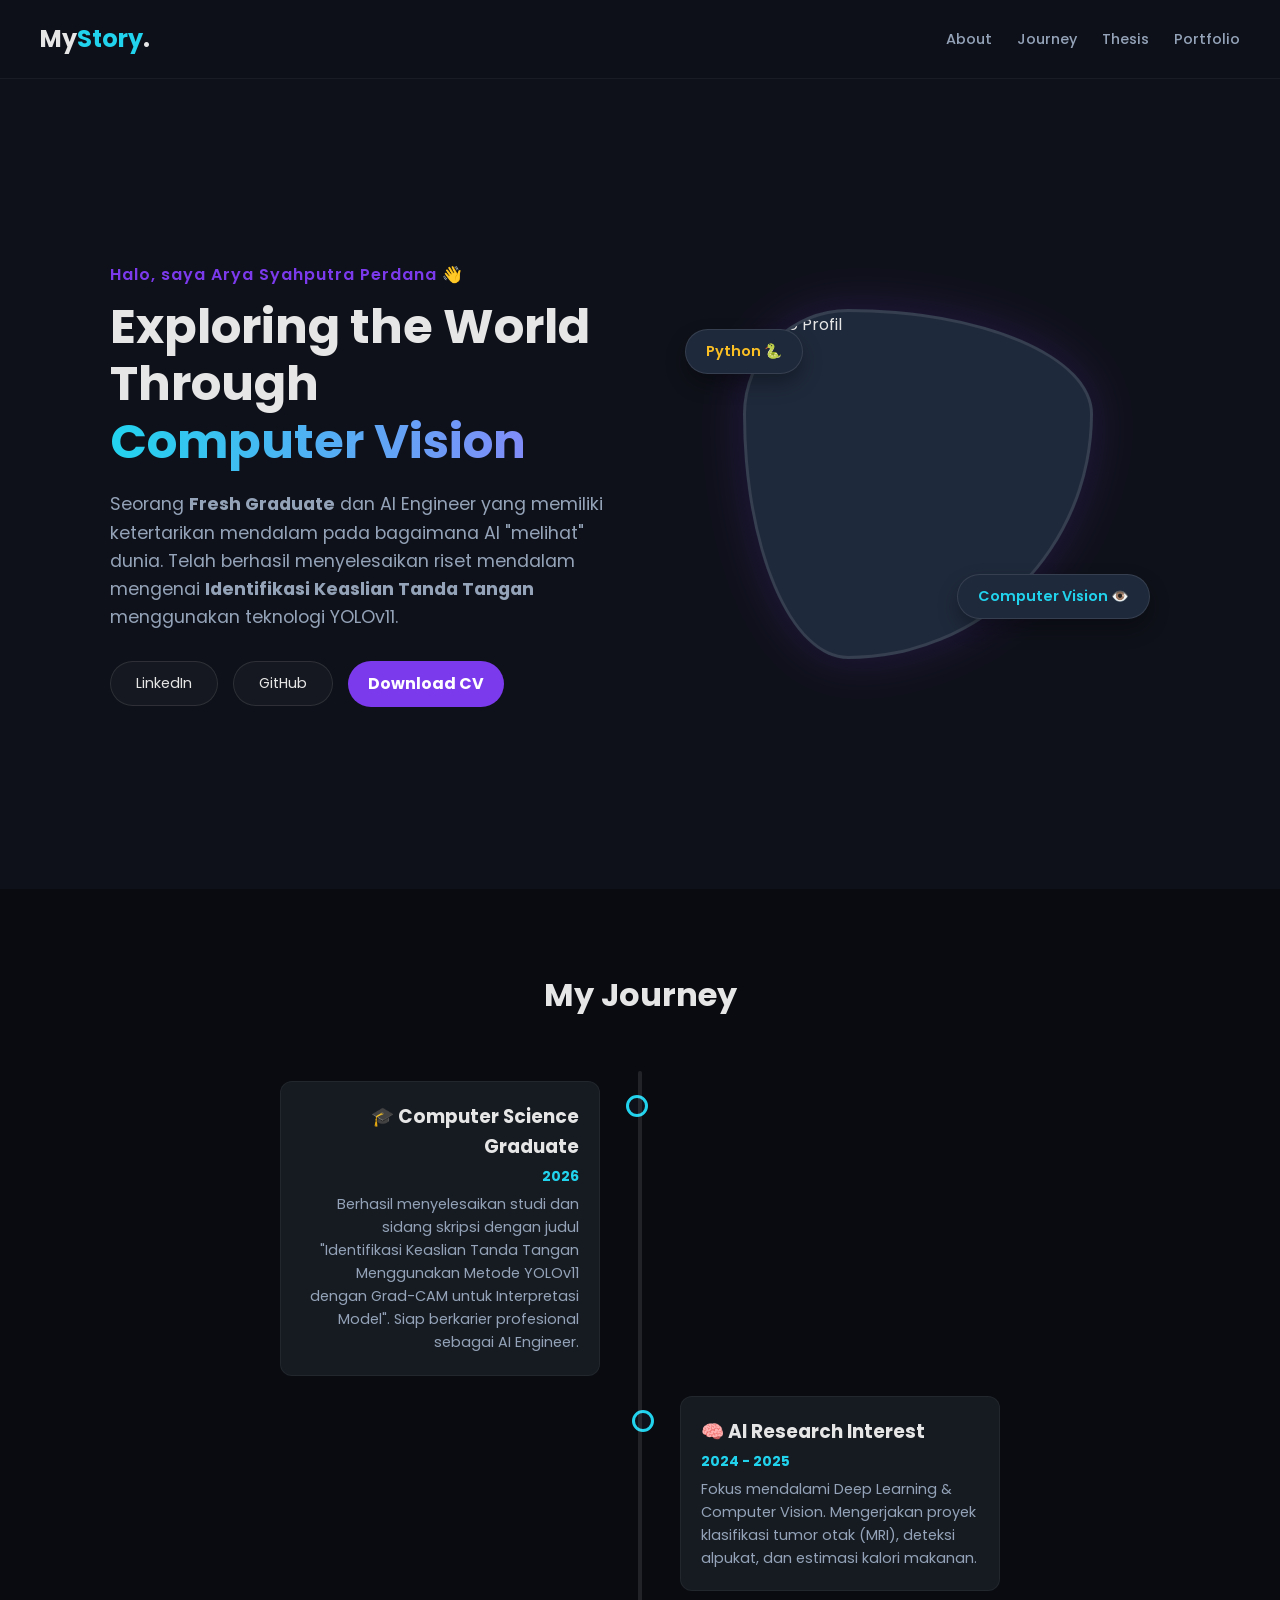
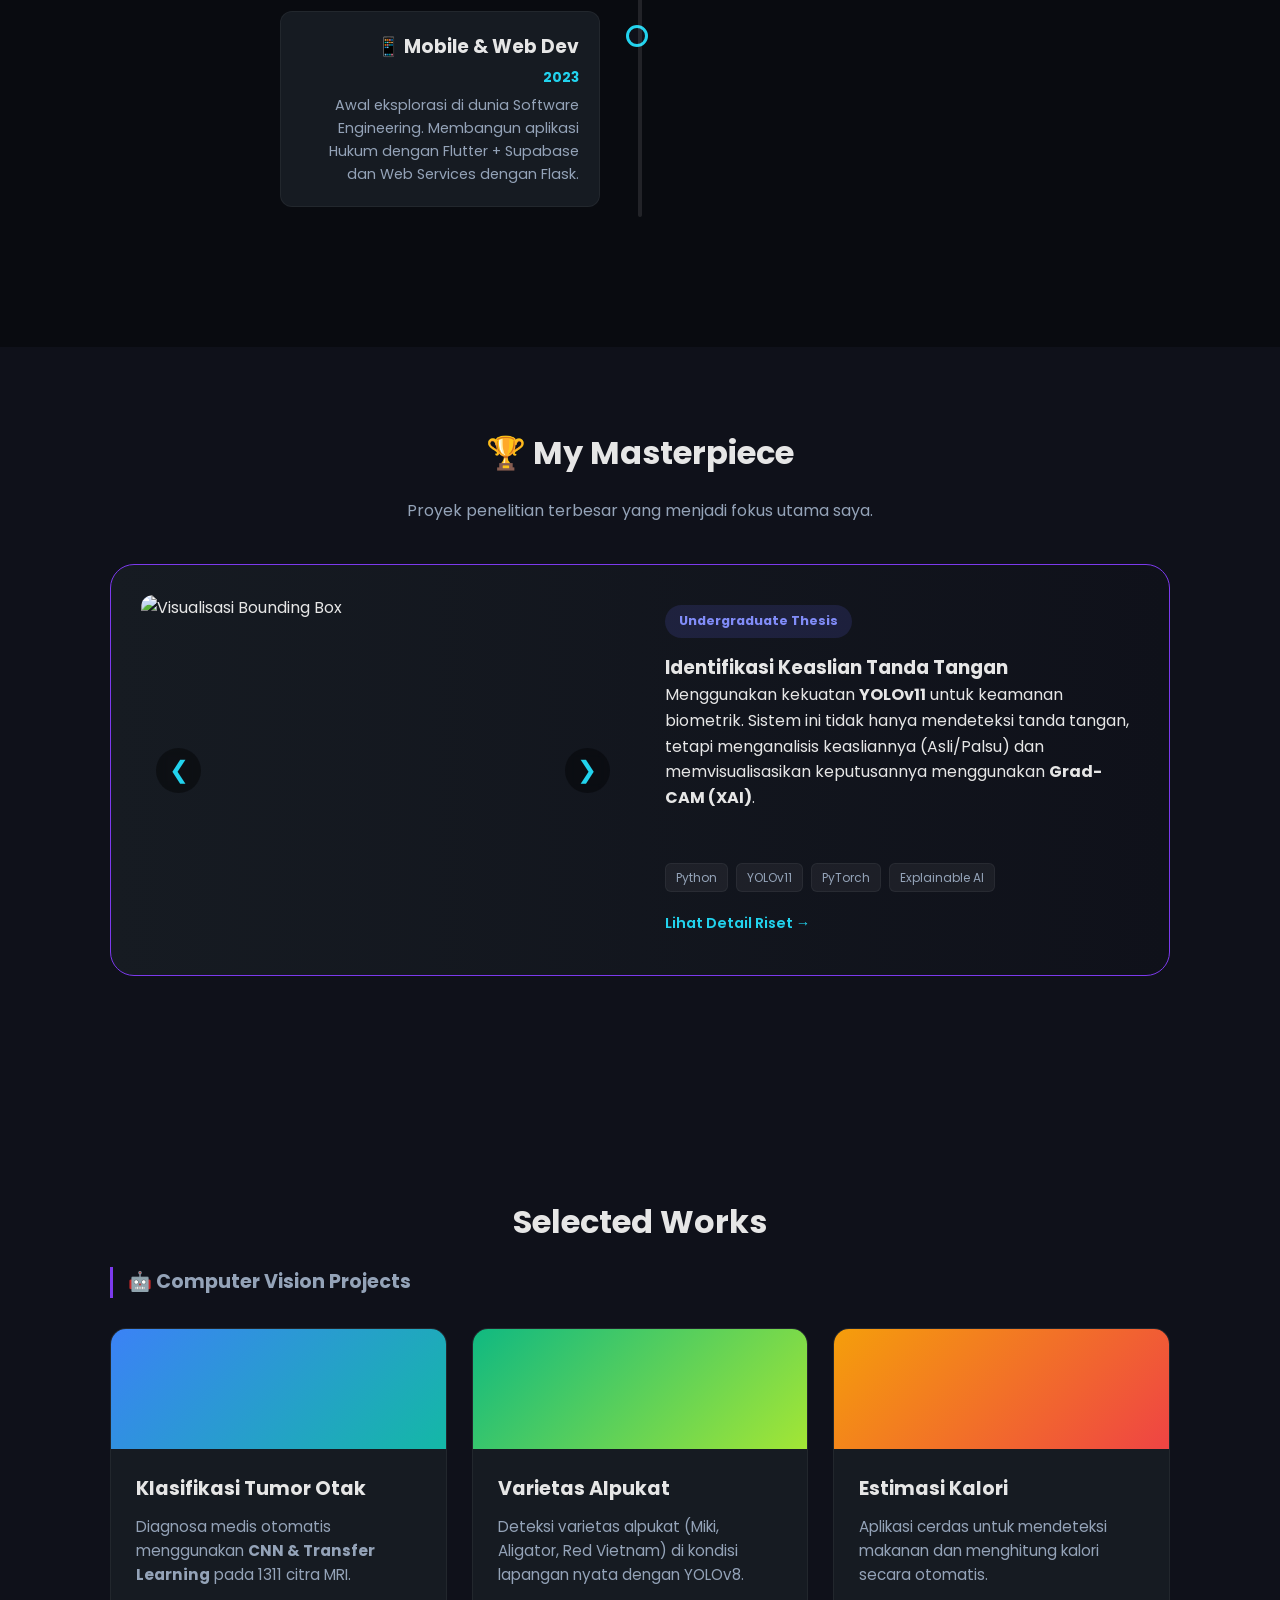
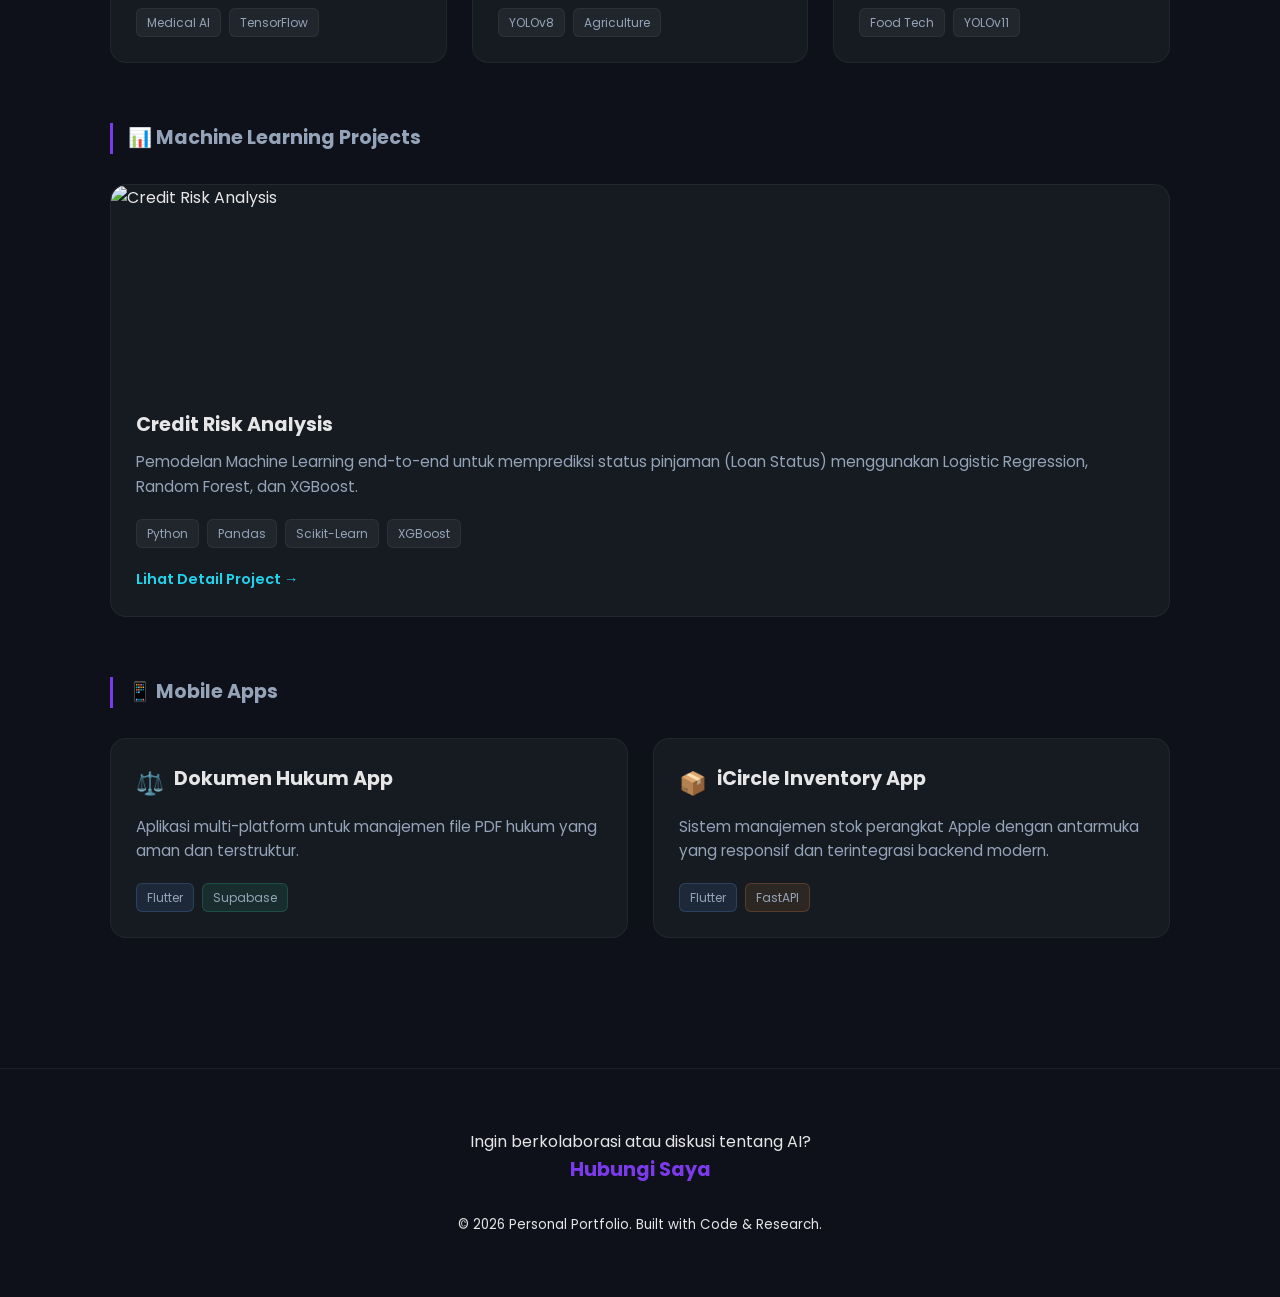
==== index.html @ ac16c0c0 "Portofolio" ====
<!DOCTYPE html>
<html lang="id">
<head>
    <meta charset="UTF-8">
    <meta name="viewport" content="width=device-width, initial-scale=1.0">
    <title>Portofolio AI Engineer - Arya Syahputra Perdana</title>
    <link rel="stylesheet" href="style.css">
    <link href="https://fonts.googleapis.com/css2?family=Poppins:wght@300;400;500;600;700&display=swap" rel="stylesheet">
</head>
<body>

    <header class="navbar fade-in reveal">
        <div class="logo">My<span class="highlight">Story</span>.</div>
        <nav>
            <ul>
                <li><a href="#bio">About</a></li>
                <li><a href="#journey">Journey</a></li>
                <li><a href="#masterpiece">Thesis</a></li>
                <li><a href="#projects">Portfolio</a></li>
            </ul>
        </nav>
    </header>

    <section class="hero-personal reveal" id="bio">
        <div class="container hero-layout">
            <div class="hero-text fade-in-up">
                <span class="greeting">Halo, saya Arya Syahputra Perdana 👋</span>
                <h1>Exploring the World Through <br><span class="gradient-text">Computer Vision</span></h1>
                <p class="bio-desc">
                    Seorang <strong>Fresh Graduate</strong> dan AI Engineer yang memiliki ketertarikan mendalam pada bagaimana AI "melihat" dunia. 
                    Telah berhasil menyelesaikan riset mendalam mengenai <strong>Identifikasi Keaslian Tanda Tangan</strong> menggunakan teknologi YOLOv11.
                </p>
                <div class="social-links">
                    <a href="https://linkedin.com/in/arya-syahputra-630b89296" target="_blank" rel="noopener noreferrer" class="social-btn">LinkedIn</a>
                    <a href="https://github.com/AryaSyahputraPerdana" target="_blank" rel="noopener noreferrer" class="social-btn">GitHub</a>
                    
                    <a href="./CV_Arya Syahputra Perdana.pdf" download="CV_Arya_Syahputra_Perdana.pdf" class="btn-primary" style="padding: 10px 20px; border-radius: 50px; text-decoration: none;">Download CV</a>
                </div>
            </div>

            <div class="hero-image fade-in-up delay-1">
                <div class="profile-frame">
                    <img src="/Users/mac/Downloads/Portofolio/Foto_Portofolio.JPG" alt="Foto Profil" class="profile-img">
                </div>
                <div class="floating-badge badge-1">Python 🐍</div>
                <div class="floating-badge badge-2">Computer Vision 👁️</div>
            </div>
        </div>
    </section>

    <section id="journey" class="section-padding bg-darker reveal">
        <div class="container">
            <h2 class="section-title">My Journey</h2>
            <div class="timeline">
                <div class="timeline-item left fade-in-up">
                    <div class="content">
                        <h3>🎓 Computer Science Graduate</h3>
                        <span class="time">2026</span>
                        <p>Berhasil menyelesaikan studi dan sidang skripsi dengan judul "Identifikasi Keaslian Tanda Tangan Menggunakan Metode YOLOv11 dengan Grad-CAM untuk Interpretasi Model". Siap berkarier profesional sebagai AI Engineer.</p>
                    </div>
                </div>

                <div class="timeline-item right fade-in-up delay-1">
                    <div class="content">
                        <h3>🧠 AI Research Interest</h3>
                        <span class="time">2024 - 2025</span>
                        <p>Fokus mendalami Deep Learning & Computer Vision. Mengerjakan proyek klasifikasi tumor otak (MRI), deteksi alpukat, dan estimasi kalori makanan.</p>
                    </div>
                </div>

                <div class="timeline-item left fade-in-up delay-2">
                    <div class="content">
                        <h3>📱 Mobile & Web Dev</h3>
                        <span class="time">2023</span>
                        <p>Awal eksplorasi di dunia Software Engineering. Membangun aplikasi Hukum dengan Flutter + Supabase dan Web Services dengan Flask.</p>
                    </div>
                </div>
            </div>
        </div>
    </section>

    <main class="container">
        <section id="masterpiece" class="section-padding reveal">
            <div class="section-header" style="text-align: center; margin-bottom: 40px;">
                <h2 class="section-title">🏆 My Masterpiece</h2>
                <p style="color: #94a3b8;">Proyek penelitian terbesar yang menjadi fokus utama saya.</p>
            </div>
            
            <div class="card featured-card fade-in-up">
                <div class="card-image carousel-container">
                    <img class="carousel-slide active" src="/Users/mac/Downloads/Portofolio/Bounding_Box.png" alt="Visualisasi Bounding Box">
                    <img class="carousel-slide" src="/Users/mac/Downloads/Portofolio/Gradcam.png" alt="Visualisasi Grad-CAM">
                    <div class="carousel-nav">
                        <button id="prev-btn" class="carousel-btn">&#10094;</button>
                        <button id="next-btn" class="carousel-btn">&#10095;</button>
                    </div>
                </div>
                <div class="card-info">
                    <span class="tag tag-highlight">Undergraduate Thesis</span>
                    <h3>Identifikasi Keaslian Tanda Tangan</h3>
                    <p>Menggunakan kekuatan <strong>YOLOv11</strong> untuk keamanan biometrik. Sistem ini tidak hanya mendeteksi tanda tangan, tetapi menganalisis keasliannya (Asli/Palsu) dan memvisualisasikan keputusannya menggunakan <strong>Grad-CAM (XAI)</strong>.</p>
                    <div class="tech-stack">
                        <span>Python</span>
                        <span>YOLOv11</span>
                        <span>PyTorch</span>
                        <span>Explainable AI</span>
                    </div>
                    <a href="project-detail.html" class="link-arrow">Lihat Detail Riset &rarr;</a>
                </div>
            </div>
        </section>

        <section id="projects" class="section-padding reveal">
            <h2 class="section-title">Selected Works</h2>
            
            <h3 class="category-title">🤖 Computer Vision Projects</h3>
            <div class="grid-3">
                <article class="card fade-in-up delay-1">
                    <div class="card-header gradient-2"></div>
                    <div class="card-body">
                        <h3>Klasifikasi Tumor Otak</h3>
                        <p>Diagnosa medis otomatis menggunakan <strong>CNN & Transfer Learning</strong> pada 1311 citra MRI.</p>
                        <div class="tech-stack"><span>Medical AI</span><span>TensorFlow</span></div>
                    </div>
                </article>
                <article class="card fade-in-up delay-2">
                    <div class="card-header gradient-3"></div>
                    <div class="card-body">
                        <h3>Varietas Alpukat</h3>
                        <p>Deteksi varietas alpukat (Miki, Aligator, Red Vietnam) di kondisi lapangan nyata dengan YOLOv8.</p>
                        <div class="tech-stack"><span>YOLOv8</span><span>Agriculture</span></div>
                    </div>
                </article>
                <article class="card fade-in-up delay-3">
                    <div class="card-header gradient-4"></div>
                    <div class="card-body">
                        <h3>Estimasi Kalori</h3>
                        <p>Aplikasi cerdas untuk mendeteksi makanan dan menghitung kalori secara otomatis.</p>
                        <div class="tech-stack"><span>Food Tech</span><span>YOLOv11</span></div>
                    </div>
                </article>
            </div>

            <h3 class="category-title" style="margin-top: 60px;">📊 Machine Learning Projects</h3>
                <div class="grid-3">
                    <article class="card fade-in-up">
                        <div style="width: 100%; height: 200px; overflow: hidden; border-radius: 16px 16px 0 0;">
                            <img src="/Users/mac/Downloads/Portofolio/coin.jpeg" alt="Credit Risk Analysis" style="width: 100%; height: 100%; object-fit: cover; display: block;">
                        </div>
                        <div class="card-body">
                                <h3>Credit Risk Analysis</h3>
                                <p>Pemodelan Machine Learning end-to-end untuk memprediksi status pinjaman (Loan Status) menggunakan Logistic Regression, Random Forest, dan XGBoost.</p>
                                <div class="tech-stack">
                                    <span>Python</span>
                                    <span>Pandas</span>
                                    <span>Scikit-Learn</span>
                                    <span>XGBoost</span>
                                </div>
                                <a href="credit-risk-detail.html" class="link-arrow">Lihat Detail Project &rarr;</a>
                            </div>
                        </article>
                    </div>

            <h3 class="category-title" style="margin-top: 60px;">📱 Mobile Apps</h3>
            <div class="grid-2">
                <article class="card fade-in-up">
                    <div class="card-body">
                        <div class="icon-title"><span class="icon">⚖️</span><h3>Dokumen Hukum App</h3></div>
                        <p>Aplikasi multi-platform untuk manajemen file PDF hukum yang aman dan terstruktur.</p>
                        <div class="tech-stack"><span class="pill-blue">Flutter</span><span class="pill-green">Supabase</span></div>
                    </div>
                </article>
                <article class="card fade-in-up delay-1">
                    <div class="card-body">
                        <div class="icon-title"><span class="icon">📦</span><h3>iCircle Inventory App</h3></div>
                        <p>Sistem manajemen stok perangkat Apple dengan antarmuka yang responsif dan terintegrasi backend modern.</p>
                        <div class="tech-stack"><span class="pill-blue">Flutter</span><span class="pill-orange">FastAPI</span></div>
                    </div>
                </article>
            </div>
        </section>
    </main>

    <footer>
        <div class="container">
            <p>Ingin berkolaborasi atau diskusi tentang AI?</p>
            <a href="https://wa.me/6281215685675" target="_blank" rel="noopener noreferrer" class="footer-link">Hubungi Saya</a>
            <br><br>
            <small>&copy; 2026 Personal Portfolio. Built with Code & Research.</small>
        </div>
    </footer>

    <script src="script.js"></script>
</body>
</html>
---- style.css ----
/* --- 1. VARIABLES & RESET --- */
:root {
    --bg-dark: #0f111a;
    --bg-card: #161b22;
    --bg-darker: #090b10;
    --text-main: #e6e6e6;
    --text-muted: #94a3b8;
    
    /* Neon Accents */
    --primary: #7c3aed; 
    --secondary: #22d3ee; 
    --accent-glow: rgba(99, 102, 241, 0.5);
    
    /* Gradients */
    --grad-text: linear-gradient(90deg, #22d3ee, #818cf8);
    --grad-1: linear-gradient(135deg, #6366f1, #ec4899);
    --grad-2: linear-gradient(135deg, #3b82f6, #14b8a6);
    --grad-3: linear-gradient(135deg, #10b981, #a3e635);
    --grad-4: linear-gradient(135deg, #f59e0b, #ef4444);
}

* { margin: 0; padding: 0; box-sizing: border-box; }
html { scroll-behavior: smooth; }

body {
    background-color: var(--bg-dark);
    color: var(--text-main);
    font-family: 'Poppins', sans-serif;
    line-height: 1.6;
    overflow-x: hidden;
}

a { text-decoration: none; color: inherit; transition: 0.3s; }
ul { list-style: none; }

/* UTILS */
.container { max-width: 1100px; margin: 0 auto; padding: 0 20px; }
.section-padding { padding: 80px 0; }
.highlight { color: var(--secondary); }
.bg-darker { background-color: var(--bg-darker); }

/* ANIMATIONS */
@keyframes fadeInUp { from { opacity: 0; transform: translateY(30px); } to { opacity: 1; transform: translateY(0); } }
@keyframes float { 0%, 100% { transform: translateY(0); } 50% { transform: translateY(-15px); } }
@keyframes fadeEffect { from {opacity: 0;} to {opacity: 1;} }

.fade-in-up { animation: fadeInUp 1s ease-out forwards; opacity: 0; }
.delay-1 { animation-delay: 0.2s; }
.delay-2 { animation-delay: 0.4s; }
.delay-3 { animation-delay: 0.6s; }

/* Objek Observer Animasi */
.reveal { opacity: 0; transition: all 1s ease-in-out; }
.reveal.active { opacity: 1; }

/* --- HEADER --- */
.navbar {
    display: flex; justify-content: space-between; align-items: center;
    padding: 20px 40px; background: rgba(15, 17, 26, 0.85); backdrop-filter: blur(10px);
    position: sticky; top: 0; z-index: 1000; border-bottom: 1px solid rgba(255,255,255,0.05);
}
.logo { font-size: 1.5rem; font-weight: 700; }
.navbar ul { display: flex; gap: 25px; }
.navbar a { font-size: 0.9rem; color: var(--text-muted); font-weight: 500; }
.navbar a:hover { color: var(--secondary); }

/* --- HERO PERSONAL --- */
.hero-personal { min-height: 90vh; display: flex; align-items: center; padding: 50px 0; }
.hero-layout { display: flex; align-items: center; justify-content: space-between; gap: 50px; }

.hero-text { flex: 1; }
.greeting { color: var(--primary); font-weight: 600; letter-spacing: 1px; margin-bottom: 10px; display: block; }
.hero-text h1 { font-size: 3rem; line-height: 1.2; margin-bottom: 20px; }
.gradient-text { background: var(--grad-text); -webkit-background-clip: text; -webkit-text-fill-color: transparent; }
.bio-desc { color: var(--text-muted); font-size: 1.1rem; margin-bottom: 30px; max-width: 500px; }

.social-links { display: flex; gap: 15px; align-items: center;}
.social-btn {
    padding: 10px 25px; border: 1px solid rgba(255,255,255,0.1); border-radius: 50px;
    font-size: 0.9rem; background: rgba(255,255,255,0.03); color: var(--text-main);
}
.social-btn:hover { background: var(--primary); border-color: var(--primary); color: white; transform: translateY(-3px); }
.btn-primary { background: var(--primary); color: white; font-weight: bold; transition: 0.3s; }
.btn-primary:hover { box-shadow: 0 5px 20px var(--accent-glow); transform: translateY(-3px); }

/* Hero Image & Profile */
.hero-image { flex: 1; display: flex; justify-content: center; position: relative; }
.profile-frame {
    width: 350px; height: 350px;
    border-radius: 30% 70% 70% 30% / 30% 30% 70% 70%;
    overflow: hidden;
    border: 3px solid rgba(255,255,255,0.1);
    box-shadow: 0 0 50px rgba(124, 58, 237, 0.2);
    background: #1e293b;
    animation: float 6s ease-in-out infinite;
    position: relative; z-index: 2;
}
.profile-img { width: 100%; height: 100%; object-fit: cover; }

.floating-badge {
    position: absolute; background: #1e293b; padding: 10px 20px; border-radius: 50px;
    border: 1px solid rgba(255,255,255,0.1); font-weight: 600; font-size: 0.9rem;
    box-shadow: 0 10px 20px rgba(0,0,0,0.3); z-index: 3;
}
.badge-1 { top: 20px; left: 20px; color: #fbbf24; animation: float 5s ease-in-out infinite reverse; }
.badge-2 { bottom: 40px; right: 20px; color: #22d3ee; animation: float 7s ease-in-out infinite; }

/* --- TIMELINE --- */
.timeline { position: relative; max-width: 800px; margin: 50px auto; }
.timeline::after {
    content: ''; position: absolute; width: 4px; background-color: rgba(255,255,255,0.1);
    top: 0; bottom: 0; left: 50%; margin-left: -2px; border-radius: 2px;
}
.timeline-item { padding: 10px 40px; position: relative; width: 50%; box-sizing: border-box; }
.timeline-item::after {
    content: ''; position: absolute; width: 16px; height: 16px; right: -8px; top: 24px;
    background-color: var(--bg-dark); border: 3px solid var(--secondary); border-radius: 50%; z-index: 1;
}
.left { left: 0; text-align: right; }
.right { left: 50%; text-align: left; }
.right::after { left: -8px; }

.timeline-item .content {
    padding: 20px; background: var(--bg-card); border-radius: 12px;
    border: 1px solid rgba(255,255,255,0.05); transition: 0.3s;
}
.timeline-item .content:hover { border-color: var(--secondary); transform: translateY(-3px); }
.time { font-size: 0.85rem; color: var(--secondary); font-weight: bold; display: block; margin: 5px 0; }
.timeline-item p { color: var(--text-muted); font-size: 0.9rem; }

/* --- PROJECTS --- */
.section-title { font-size: 2rem; margin-bottom: 20px; text-align: center; }
.category-title { font-size: 1.2rem; margin-bottom: 30px; color: var(--text-muted); border-left: 3px solid var(--primary); padding-left: 15px; }

.grid-3 { display: grid; grid-template-columns: repeat(auto-fit, minmax(300px, 1fr)); gap: 25px; }
.grid-2 { display: grid; grid-template-columns: repeat(auto-fit, minmax(400px, 1fr)); gap: 25px; }

.card { background: var(--bg-card); border-radius: 16px; overflow: hidden; border: 1px solid rgba(255,255,255,0.05); transition: 0.3s; display: flex; flex-direction: column;}
.card:hover { transform: translateY(-10px); border-color: rgba(255,255,255,0.2); box-shadow: 0 15px 30px rgba(0,0,0,0.3); }

/* Featured Card (Masterpiece) - Diperbarui untuk memberi jarak dari border */
.featured-card { 
    flex-direction: row; 
    border: 1px solid var(--primary); 
    background: linear-gradient(to right, #161b22, #0f111a); 
    margin-bottom: 60px;
    padding: 30px; /* Jarak antara garis ungu dengan gambar dan teks */
    gap: 30px; /* Jarak antara sisi gambar dengan sisi teks */
    border-radius: 24px; /* Membuat sudut garis ungu lebih melengkung agar serasi */
}

.card-image { 
    width: 50%; 
    position: relative; 
    border-radius: 12px; 
    overflow: hidden; 
    min-height: 350px; 
}

/* Logic untuk Carousel Slides */
.carousel-slide { 
    display: none; 
    width: 100%; 
    height: 100%; 
    object-fit: cover; 
    animation: fadeEffect 0.5s; 
    position: absolute; 
    top: 0; 
    left: 0; 
}
.carousel-slide.active { 
    display: block; 
}

/* Diperbarui: padding dikurangi karena container utama sudah memiliki padding */
.card-info { 
    padding: 10px; 
    width: 50%; 
    display: flex; 
    flex-direction: column; 
    justify-content: center; 
}
.tag-highlight { background: rgba(99, 102, 241, 0.15); color: #818cf8; padding: 6px 14px; border-radius: 20px; font-size: 0.8rem; font-weight: bold; width: fit-content; margin-bottom: 15px;}

/* Navigasi Carousel */
.carousel-nav {
    position: absolute; top: 0; left: 0; width: 100%; height: 100%;
    display: flex; align-items: center; justify-content: space-between;
    padding: 0 15px; pointer-events: none;
    z-index: 10;
}
.carousel-btn {
    pointer-events: auto;
    background: rgba(0, 0, 0, 0.4); border: none; color: var(--secondary);
    font-size: 1.5rem; cursor: pointer; width: 45px; height: 45px;
    border-radius: 50%; display: flex; align-items: center; justify-content: center;
    backdrop-filter: blur(5px); transition: background 0.3s, transform 0.2s;
}
.carousel-btn:hover { background: rgba(0, 0, 0, 0.8); transform: scale(1.1); color: #fff; }

/* Standard Card */
.card-header { height: 120px; width: 100%; }
.gradient-1 { background: var(--grad-1); }
.gradient-2 { background: var(--grad-2); }
.gradient-3 { background: var(--grad-3); }
.gradient-4 { background: var(--grad-4); }

.card-body { padding: 25px; flex-grow: 1; display: flex; flex-direction: column; }
.card-body h3 { margin-bottom: 10px; font-size: 1.2rem; }
.card-body p { color: var(--text-muted); font-size: 0.95rem; margin-bottom: 20px; flex-grow: 1; }

.tech-stack { margin-top: auto; display: flex; gap: 8px; flex-wrap: wrap; }
.tech-stack span { font-size: 0.75rem; padding: 4px 10px; background: rgba(255,255,255,0.05); border-radius: 6px; color: var(--text-muted); border: 1px solid rgba(255,255,255,0.05); }

/* Pills & Icons */
.pill-blue { color: #60a5fa; background: rgba(96, 165, 250, 0.1) !important; border-color: rgba(96, 165, 250, 0.2) !important; }
.pill-green { color: #34d399; background: rgba(52, 211, 153, 0.1) !important; border-color: rgba(52, 211, 153, 0.2) !important; }
.pill-orange { color: #fb923c; background: rgba(251, 146, 60, 0.1) !important; border-color: rgba(251, 146, 60, 0.2) !important; }
.pill-purple { color: #a855f7; background: rgba(168, 85, 247, 0.1) !important; border-color: rgba(168, 85, 247, 0.2) !important; }
.icon-title { display: flex; align-items: center; gap: 10px; margin-bottom: 10px; }
.icon { font-size: 1.4rem; }
.link-arrow { display: inline-block; margin-top: 20px; color: var(--secondary); font-weight: 600; font-size: 0.9rem; }

/* FOOTER */
footer { text-align: center; padding: 60px 0; border-top: 1px solid rgba(255,255,255,0.05); margin-top: 50px; }
.footer-link { color: var(--primary); font-weight: bold; font-size: 1.2rem; }

/* RESPONSIVE */
@media (max-width: 768px) {
    .hero-layout { flex-direction: column-reverse; text-align: center; }
    .social-links { justify-content: center; }
    
    /* Penyesuaian jarak di tampilan Mobile */
    .featured-card { 
        flex-direction: column; 
        padding: 20px; /* Jarak padding dikurangi sedikit di HP agar tidak makan tempat */
        gap: 20px;
    }
    
    .card-image { 
        width: 100%; 
        border-radius: 12px; /* Radius dikembalikan ke semua sisi karena tidak menempel di border */
        min-height: 250px; 
    } 
    .card-info { width: 100%; padding: 0; }
    
    .timeline::after { left: 31px; }
    .timeline-item { width: 100%; padding-left: 70px; padding-right: 25px; text-align: left; }
    .timeline-item.right { left: 0; }
    .timeline-item::after { left: 21px; }
    .timeline-item.left { text-align: left; }
    .hero-text h1 { font-size: 2.5rem; }
}
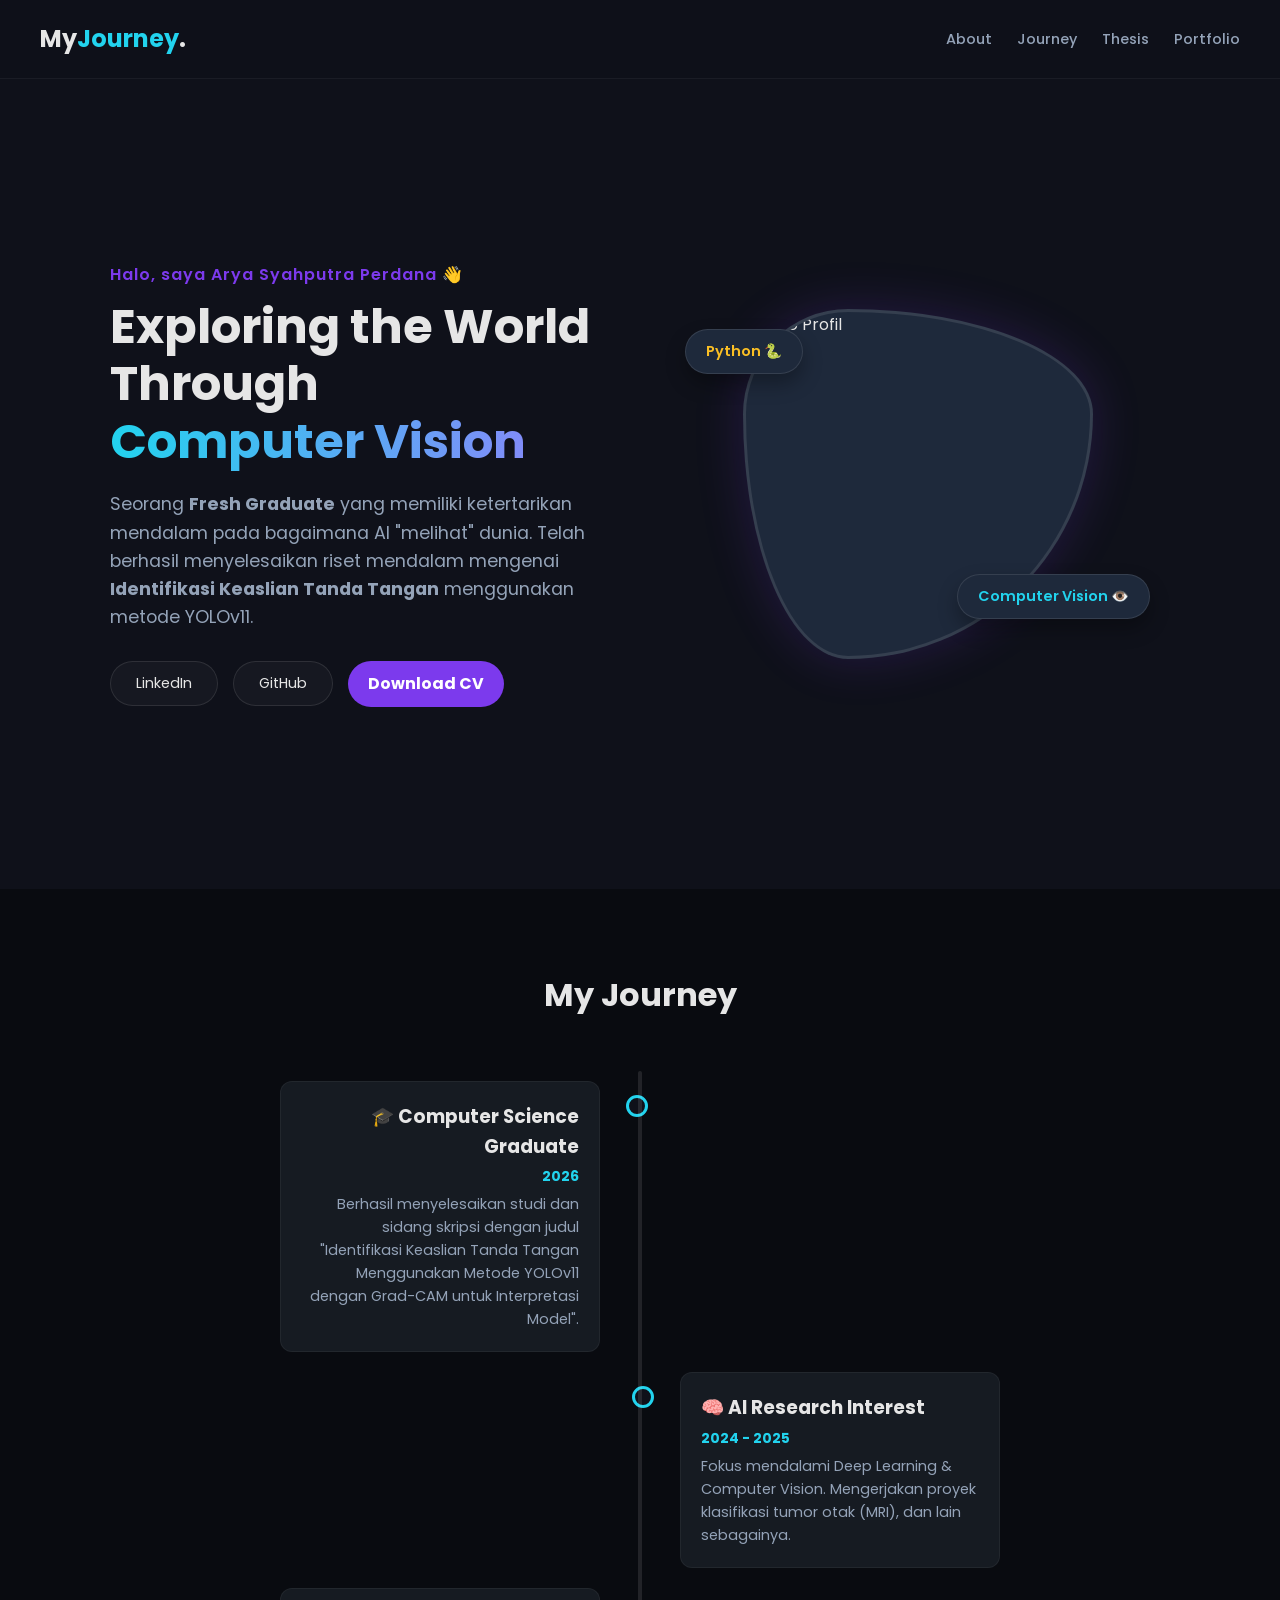
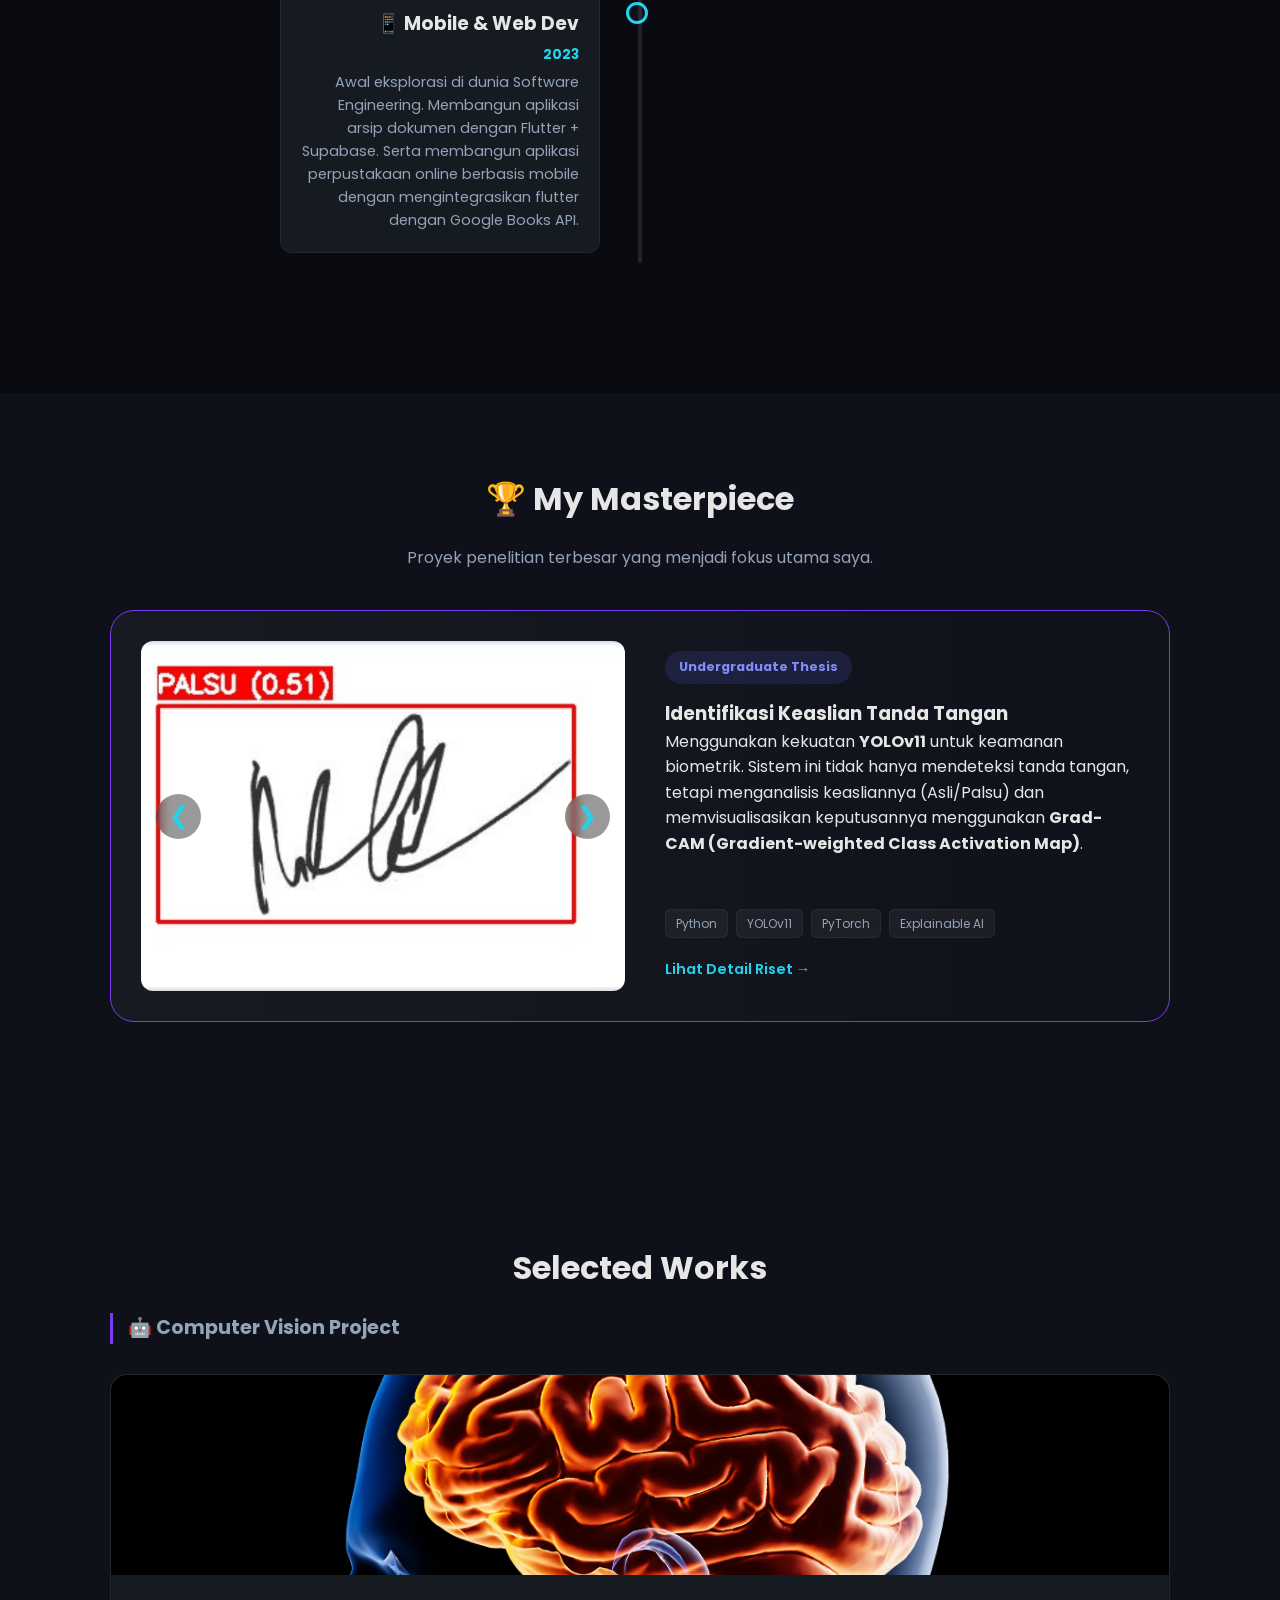
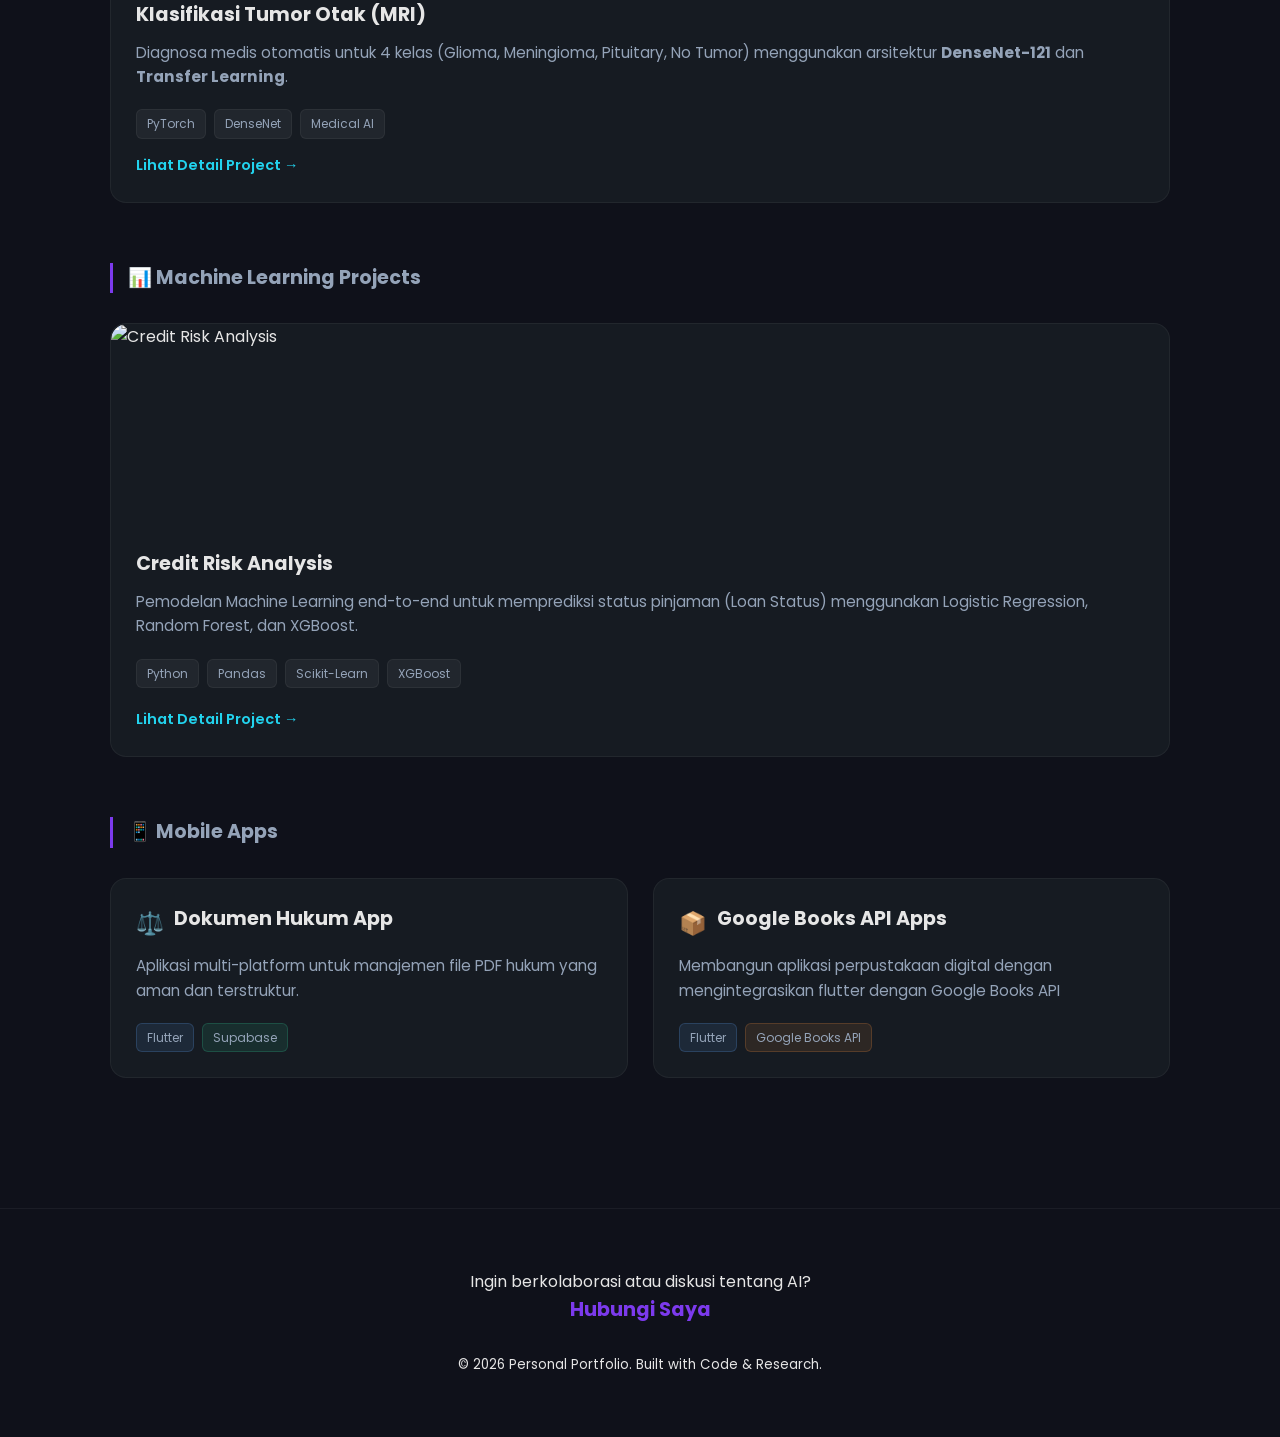
==== commit 562ff6ea: "Portofolio" ====
--- a/index.html
+++ b/index.html
@@ -3,14 +3,14 @@
 <head>
     <meta charset="UTF-8">
     <meta name="viewport" content="width=device-width, initial-scale=1.0">
-    <title>Portofolio AI Engineer - Arya Syahputra Perdana</title>
+    <title>Portofolio Arya Syahputra Perdana</title>
     <link rel="stylesheet" href="style.css">
     <link href="https://fonts.googleapis.com/css2?family=Poppins:wght@300;400;500;600;700&display=swap" rel="stylesheet">
 </head>
 <body>
 
     <header class="navbar fade-in reveal">
-        <div class="logo">My<span class="highlight">Story</span>.</div>
+        <div class="logo">My<span class="highlight">Journey</span>.</div>
         <nav>
             <ul>
                 <li><a href="#bio">About</a></li>
@@ -27,20 +27,19 @@
                 <span class="greeting">Halo, saya Arya Syahputra Perdana 👋</span>
                 <h1>Exploring the World Through <br><span class="gradient-text">Computer Vision</span></h1>
                 <p class="bio-desc">
-                    Seorang <strong>Fresh Graduate</strong> dan AI Engineer yang memiliki ketertarikan mendalam pada bagaimana AI "melihat" dunia. 
-                    Telah berhasil menyelesaikan riset mendalam mengenai <strong>Identifikasi Keaslian Tanda Tangan</strong> menggunakan teknologi YOLOv11.
+                    Seorang <strong>Fresh Graduate</strong> yang memiliki ketertarikan mendalam pada bagaimana AI "melihat" dunia. 
+                    Telah berhasil menyelesaikan riset mendalam mengenai <strong>Identifikasi Keaslian Tanda Tangan</strong> menggunakan metode YOLOv11.
                 </p>
                 <div class="social-links">
                     <a href="https://linkedin.com/in/arya-syahputra-630b89296" target="_blank" rel="noopener noreferrer" class="social-btn">LinkedIn</a>
                     <a href="https://github.com/AryaSyahputraPerdana" target="_blank" rel="noopener noreferrer" class="social-btn">GitHub</a>
-                    
-                    <a href="./CV_Arya Syahputra Perdana.pdf" download="CV_Arya_Syahputra_Perdana.pdf" class="btn-primary" style="padding: 10px 20px; border-radius: 50px; text-decoration: none;">Download CV</a>
+                    <a href="./assets/CV_Arya_Syahputra_Perdana.pdf" download="CV_Arya_Syahputra_Perdana.pdf" class="btn-primary" style="padding: 10px 20px; border-radius: 50px; text-decoration: none;">Download CV</a>
                 </div>
             </div>
 
             <div class="hero-image fade-in-up delay-1">
                 <div class="profile-frame">
-                    <img src="/Users/mac/Downloads/Portofolio/Foto_Portofolio.JPG" alt="Foto Profil" class="profile-img">
+                    <img src="assets/Foto_Portofolio.jpg" alt="Foto Profil" class="profile-img">
                 </div>
                 <div class="floating-badge badge-1">Python 🐍</div>
                 <div class="floating-badge badge-2">Computer Vision 👁️</div>
@@ -56,7 +55,7 @@
                     <div class="content">
                         <h3>🎓 Computer Science Graduate</h3>
                         <span class="time">2026</span>
-                        <p>Berhasil menyelesaikan studi dan sidang skripsi dengan judul "Identifikasi Keaslian Tanda Tangan Menggunakan Metode YOLOv11 dengan Grad-CAM untuk Interpretasi Model". Siap berkarier profesional sebagai AI Engineer.</p>
+                        <p>Berhasil menyelesaikan studi dan sidang skripsi dengan judul "Identifikasi Keaslian Tanda Tangan Menggunakan Metode YOLOv11 dengan Grad-CAM untuk Interpretasi Model".</p>
                     </div>
                 </div>
 
@@ -64,7 +63,7 @@
                     <div class="content">
                         <h3>🧠 AI Research Interest</h3>
                         <span class="time">2024 - 2025</span>
-                        <p>Fokus mendalami Deep Learning & Computer Vision. Mengerjakan proyek klasifikasi tumor otak (MRI), deteksi alpukat, dan estimasi kalori makanan.</p>
+                        <p>Fokus mendalami Deep Learning & Computer Vision. Mengerjakan proyek klasifikasi tumor otak (MRI), dan lain sebagainya.</p>
                     </div>
                 </div>
 
@@ -72,7 +71,7 @@
                     <div class="content">
                         <h3>📱 Mobile & Web Dev</h3>
                         <span class="time">2023</span>
-                        <p>Awal eksplorasi di dunia Software Engineering. Membangun aplikasi Hukum dengan Flutter + Supabase dan Web Services dengan Flask.</p>
+                        <p>Awal eksplorasi di dunia Software Engineering. Membangun aplikasi arsip dokumen dengan Flutter + Supabase. Serta membangun aplikasi perpustakaan online berbasis mobile dengan mengintegrasikan flutter dengan Google Books API.</p>
                     </div>
                 </div>
             </div>
@@ -88,8 +87,8 @@
             
             <div class="card featured-card fade-in-up">
                 <div class="card-image carousel-container">
-                    <img class="carousel-slide active" src="/Users/mac/Downloads/Portofolio/Bounding_Box.png" alt="Visualisasi Bounding Box">
-                    <img class="carousel-slide" src="/Users/mac/Downloads/Portofolio/Gradcam.png" alt="Visualisasi Grad-CAM">
+                    <img class="carousel-slide active" src="assets/Bounding_Box.png" alt="Visualisasi Bounding Box">
+                    <img class="carousel-slide" src="assets/Gradcam.png" alt="Visualisasi Grad-CAM">
                     <div class="carousel-nav">
                         <button id="prev-btn" class="carousel-btn">&#10094;</button>
                         <button id="next-btn" class="carousel-btn">&#10095;</button>
@@ -98,7 +97,7 @@
                 <div class="card-info">
                     <span class="tag tag-highlight">Undergraduate Thesis</span>
                     <h3>Identifikasi Keaslian Tanda Tangan</h3>
-                    <p>Menggunakan kekuatan <strong>YOLOv11</strong> untuk keamanan biometrik. Sistem ini tidak hanya mendeteksi tanda tangan, tetapi menganalisis keasliannya (Asli/Palsu) dan memvisualisasikan keputusannya menggunakan <strong>Grad-CAM (XAI)</strong>.</p>
+                    <p>Menggunakan kekuatan <strong>YOLOv11</strong> untuk keamanan biometrik. Sistem ini tidak hanya mendeteksi tanda tangan, tetapi menganalisis keasliannya (Asli/Palsu) dan memvisualisasikan keputusannya menggunakan <strong>Grad-CAM (Gradient-weighted Class Activation Map)</strong>.</p>
                     <div class="tech-stack">
                         <span>Python</span>
                         <span>YOLOv11</span>
@@ -113,30 +112,22 @@
         <section id="projects" class="section-padding reveal">
             <h2 class="section-title">Selected Works</h2>
             
-            <h3 class="category-title">🤖 Computer Vision Projects</h3>
+            <h3 class="category-title">🤖 Computer Vision Project</h3>
+            
             <div class="grid-3">
                 <article class="card fade-in-up delay-1">
-                    <div class="card-header gradient-2"></div>
+                        <div style="width: 100%; height: 200px; overflow: hidden; border-radius: 16px 16px 0 0;">
+                            <img src="assets/brainImage.jpg" alt="Klasifikasi Tumor Otak MRI" style="width: 100%; height: 100%; object-fit: cover; display: block;">
+                        </div>
                     <div class="card-body">
-                        <h3>Klasifikasi Tumor Otak</h3>
-                        <p>Diagnosa medis otomatis menggunakan <strong>CNN & Transfer Learning</strong> pada 1311 citra MRI.</p>
-                        <div class="tech-stack"><span>Medical AI</span><span>TensorFlow</span></div>
-                    </div>
-                </article>
-                <article class="card fade-in-up delay-2">
-                    <div class="card-header gradient-3"></div>
-                    <div class="card-body">
-                        <h3>Varietas Alpukat</h3>
-                        <p>Deteksi varietas alpukat (Miki, Aligator, Red Vietnam) di kondisi lapangan nyata dengan YOLOv8.</p>
-                        <div class="tech-stack"><span>YOLOv8</span><span>Agriculture</span></div>
-                    </div>
-                </article>
-                <article class="card fade-in-up delay-3">
-                    <div class="card-header gradient-4"></div>
-                    <div class="card-body">
-                        <h3>Estimasi Kalori</h3>
-                        <p>Aplikasi cerdas untuk mendeteksi makanan dan menghitung kalori secara otomatis.</p>
-                        <div class="tech-stack"><span>Food Tech</span><span>YOLOv11</span></div>
+                        <h3>Klasifikasi Tumor Otak (MRI)</h3>
+                        <p>Diagnosa medis otomatis untuk 4 kelas (Glioma, Meningioma, Pituitary, No Tumor) menggunakan arsitektur <strong>DenseNet-121</strong> dan <strong>Transfer Learning</strong>.</p>
+                        <div class="tech-stack">
+                            <span>PyTorch</span>
+                            <span>DenseNet</span>
+                            <span>Medical AI</span>
+                        </div>
+                        <a href="tumor-mri-detail.html" class="link-arrow" style="display: inline-block; margin-top: 15px;">Lihat Detail Project &rarr;</a>
                     </div>
                 </article>
             </div>
@@ -145,21 +136,21 @@
                 <div class="grid-3">
                     <article class="card fade-in-up">
                         <div style="width: 100%; height: 200px; overflow: hidden; border-radius: 16px 16px 0 0;">
-                            <img src="/Users/mac/Downloads/Portofolio/coin.jpeg" alt="Credit Risk Analysis" style="width: 100%; height: 100%; object-fit: cover; display: block;">
+                            <img src="assets/coin.png" alt="Credit Risk Analysis" style="width: 100%; height: 100%; object-fit: cover; display: block;">
                         </div>
                         <div class="card-body">
-                                <h3>Credit Risk Analysis</h3>
-                                <p>Pemodelan Machine Learning end-to-end untuk memprediksi status pinjaman (Loan Status) menggunakan Logistic Regression, Random Forest, dan XGBoost.</p>
-                                <div class="tech-stack">
-                                    <span>Python</span>
-                                    <span>Pandas</span>
-                                    <span>Scikit-Learn</span>
-                                    <span>XGBoost</span>
-                                </div>
-                                <a href="credit-risk-detail.html" class="link-arrow">Lihat Detail Project &rarr;</a>
+                            <h3>Credit Risk Analysis</h3>
+                            <p>Pemodelan Machine Learning end-to-end untuk memprediksi status pinjaman (Loan Status) menggunakan Logistic Regression, Random Forest, dan XGBoost.</p>
+                            <div class="tech-stack">
+                                <span>Python</span>
+                                <span>Pandas</span>
+                                <span>Scikit-Learn</span>
+                                <span>XGBoost</span>
                             </div>
-                        </article>
-                    </div>
+                            <a href="credit-risk-detail.html" class="link-arrow">Lihat Detail Project &rarr;</a>
+                        </div>
+                    </article>
+                </div>
 
             <h3 class="category-title" style="margin-top: 60px;">📱 Mobile Apps</h3>
             <div class="grid-2">
@@ -172,9 +163,9 @@
                 </article>
                 <article class="card fade-in-up delay-1">
                     <div class="card-body">
-                        <div class="icon-title"><span class="icon">📦</span><h3>iCircle Inventory App</h3></div>
-                        <p>Sistem manajemen stok perangkat Apple dengan antarmuka yang responsif dan terintegrasi backend modern.</p>
-                        <div class="tech-stack"><span class="pill-blue">Flutter</span><span class="pill-orange">FastAPI</span></div>
+                        <div class="icon-title"><span class="icon">📦</span><h3>Google Books API Apps</h3></div>
+                        <p>Membangun aplikasi perpustakaan digital dengan mengintegrasikan flutter dengan Google Books API</p>
+                        <div class="tech-stack"><span class="pill-blue">Flutter</span><span class="pill-orange">Google Books API</span></div>
                     </div>
                 </article>
             </div>
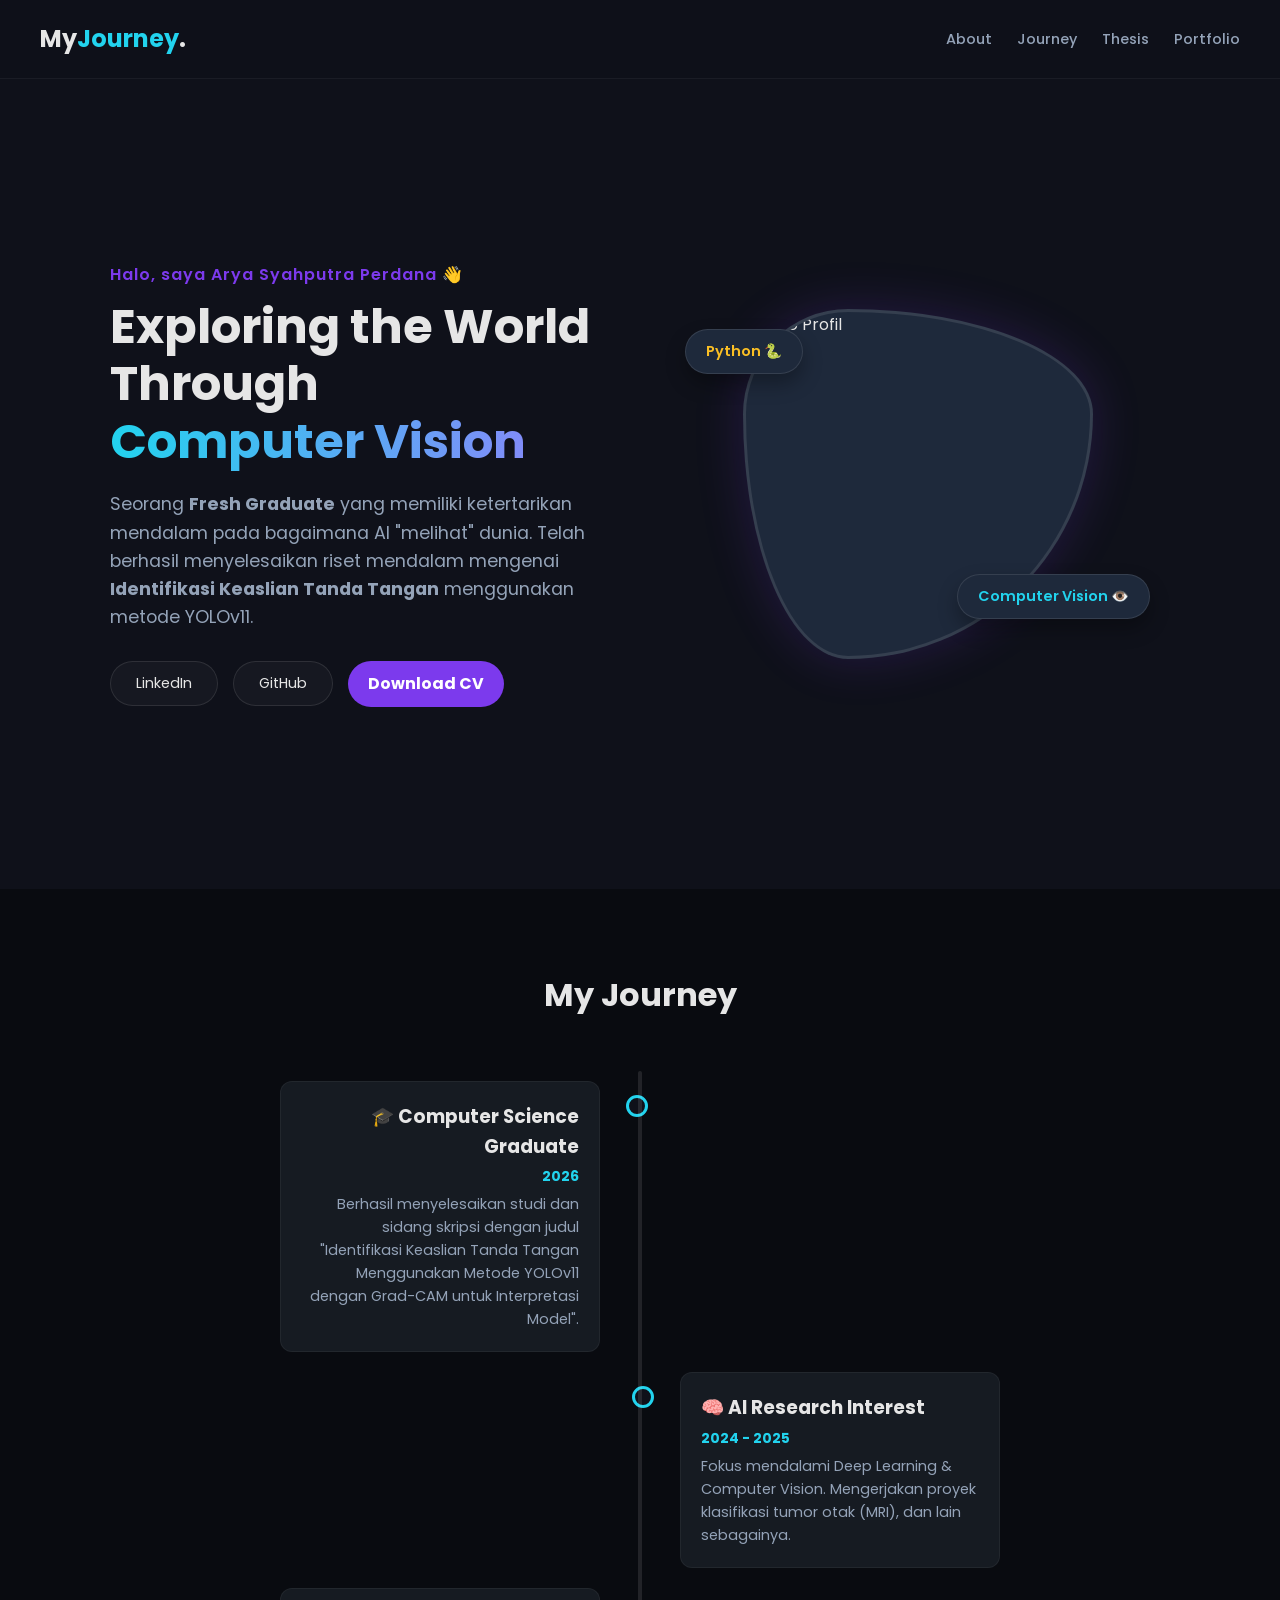
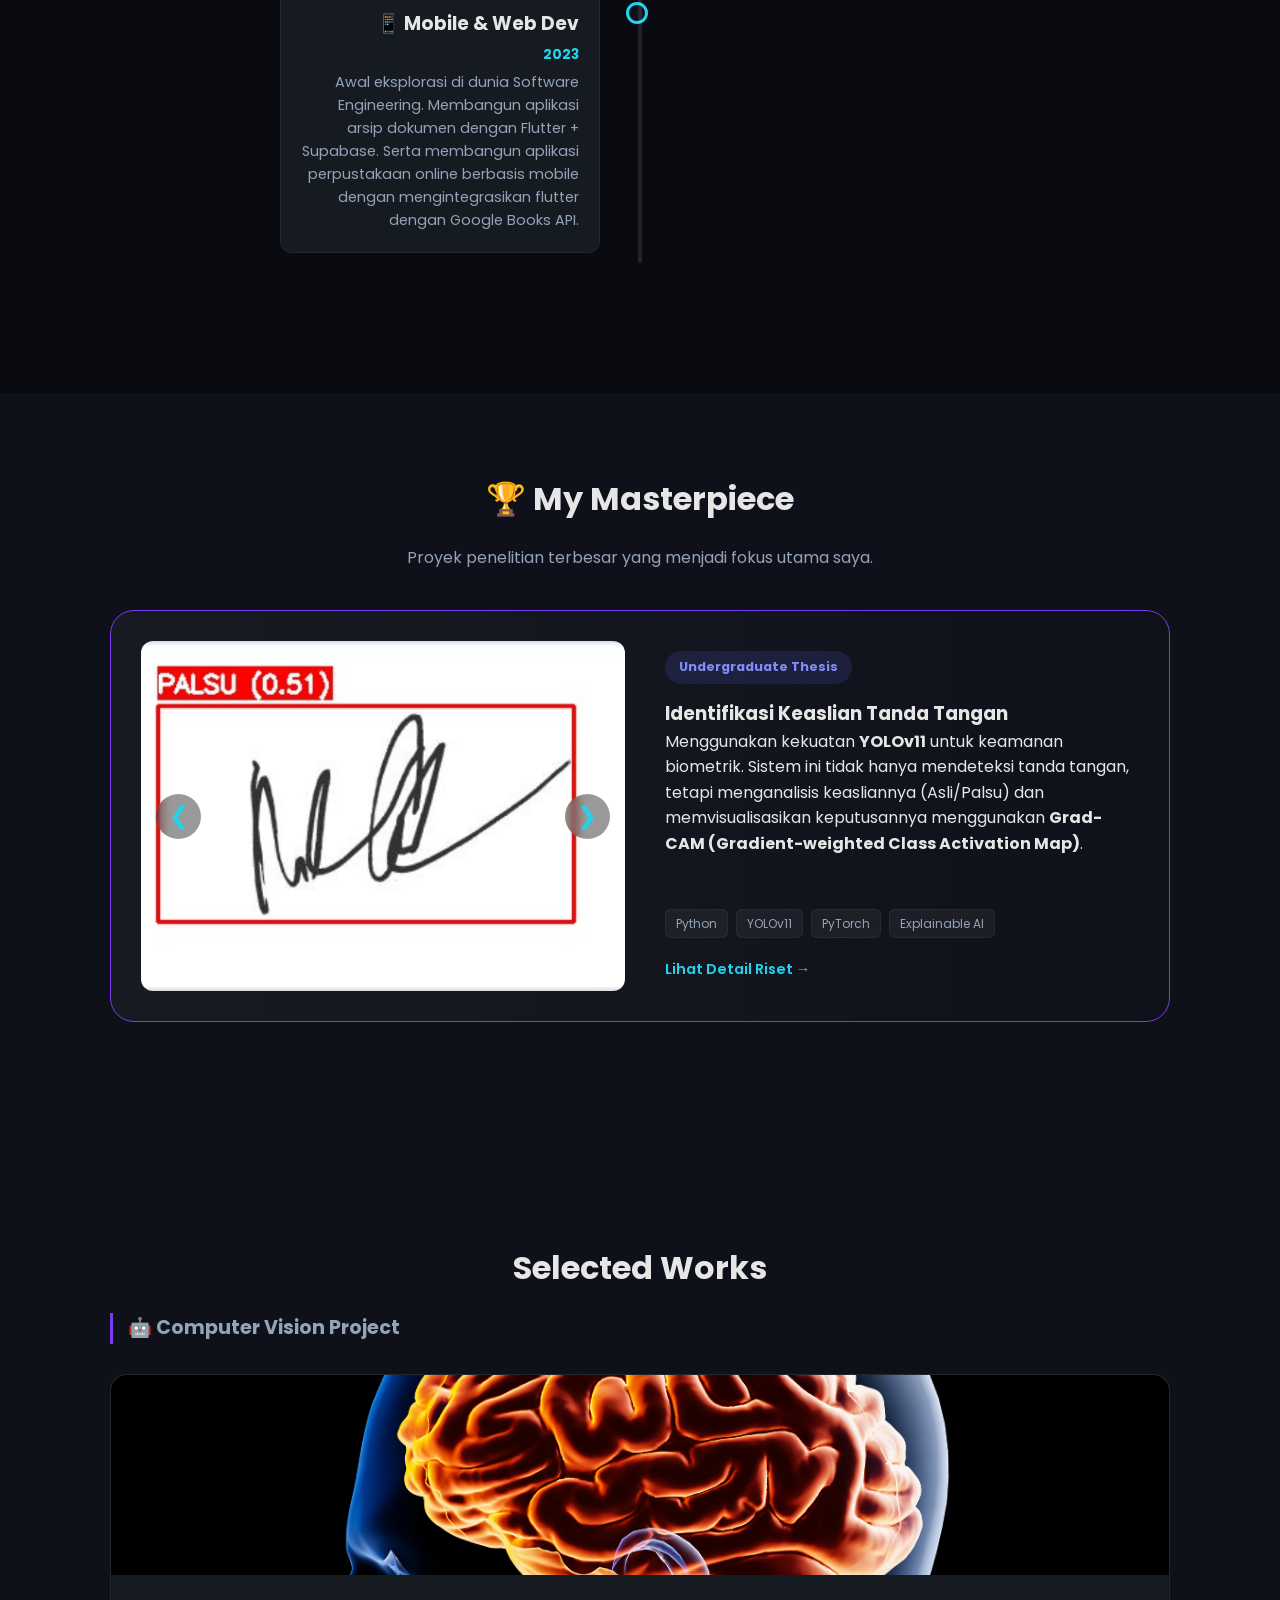
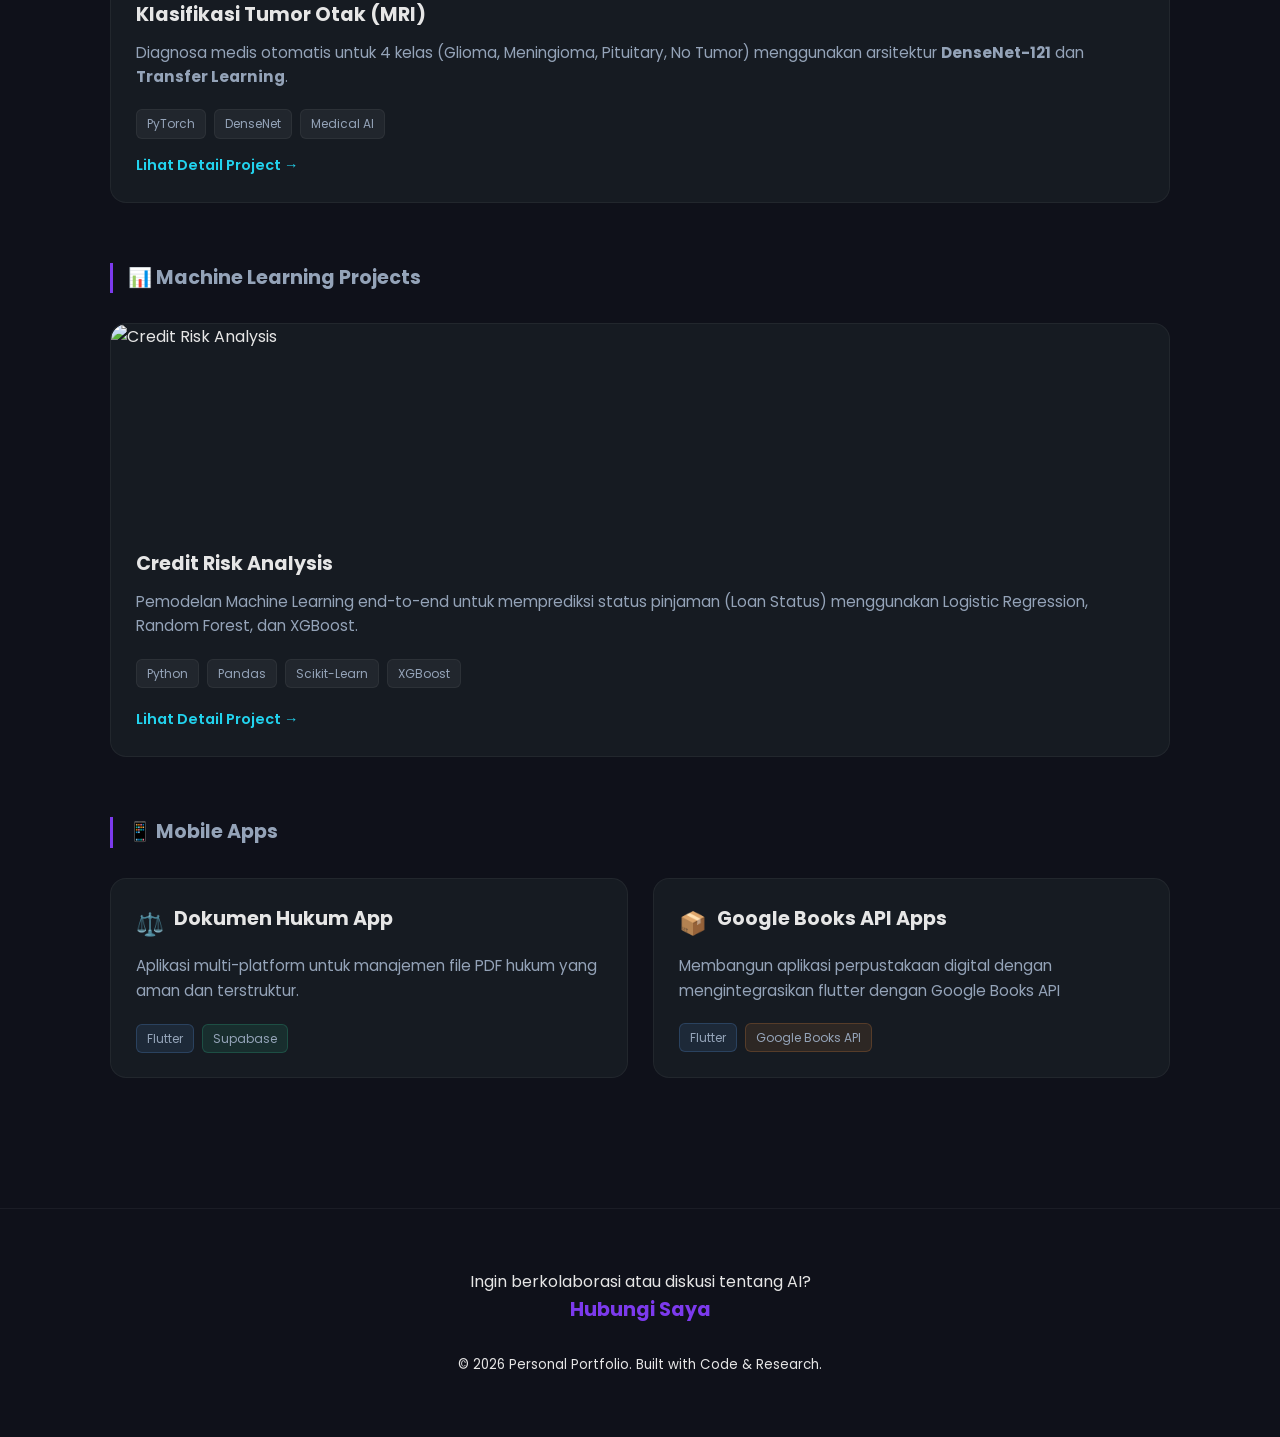
==== commit 0c162272: "Portofolio" ====
(no text change in the page or its own stylesheets)
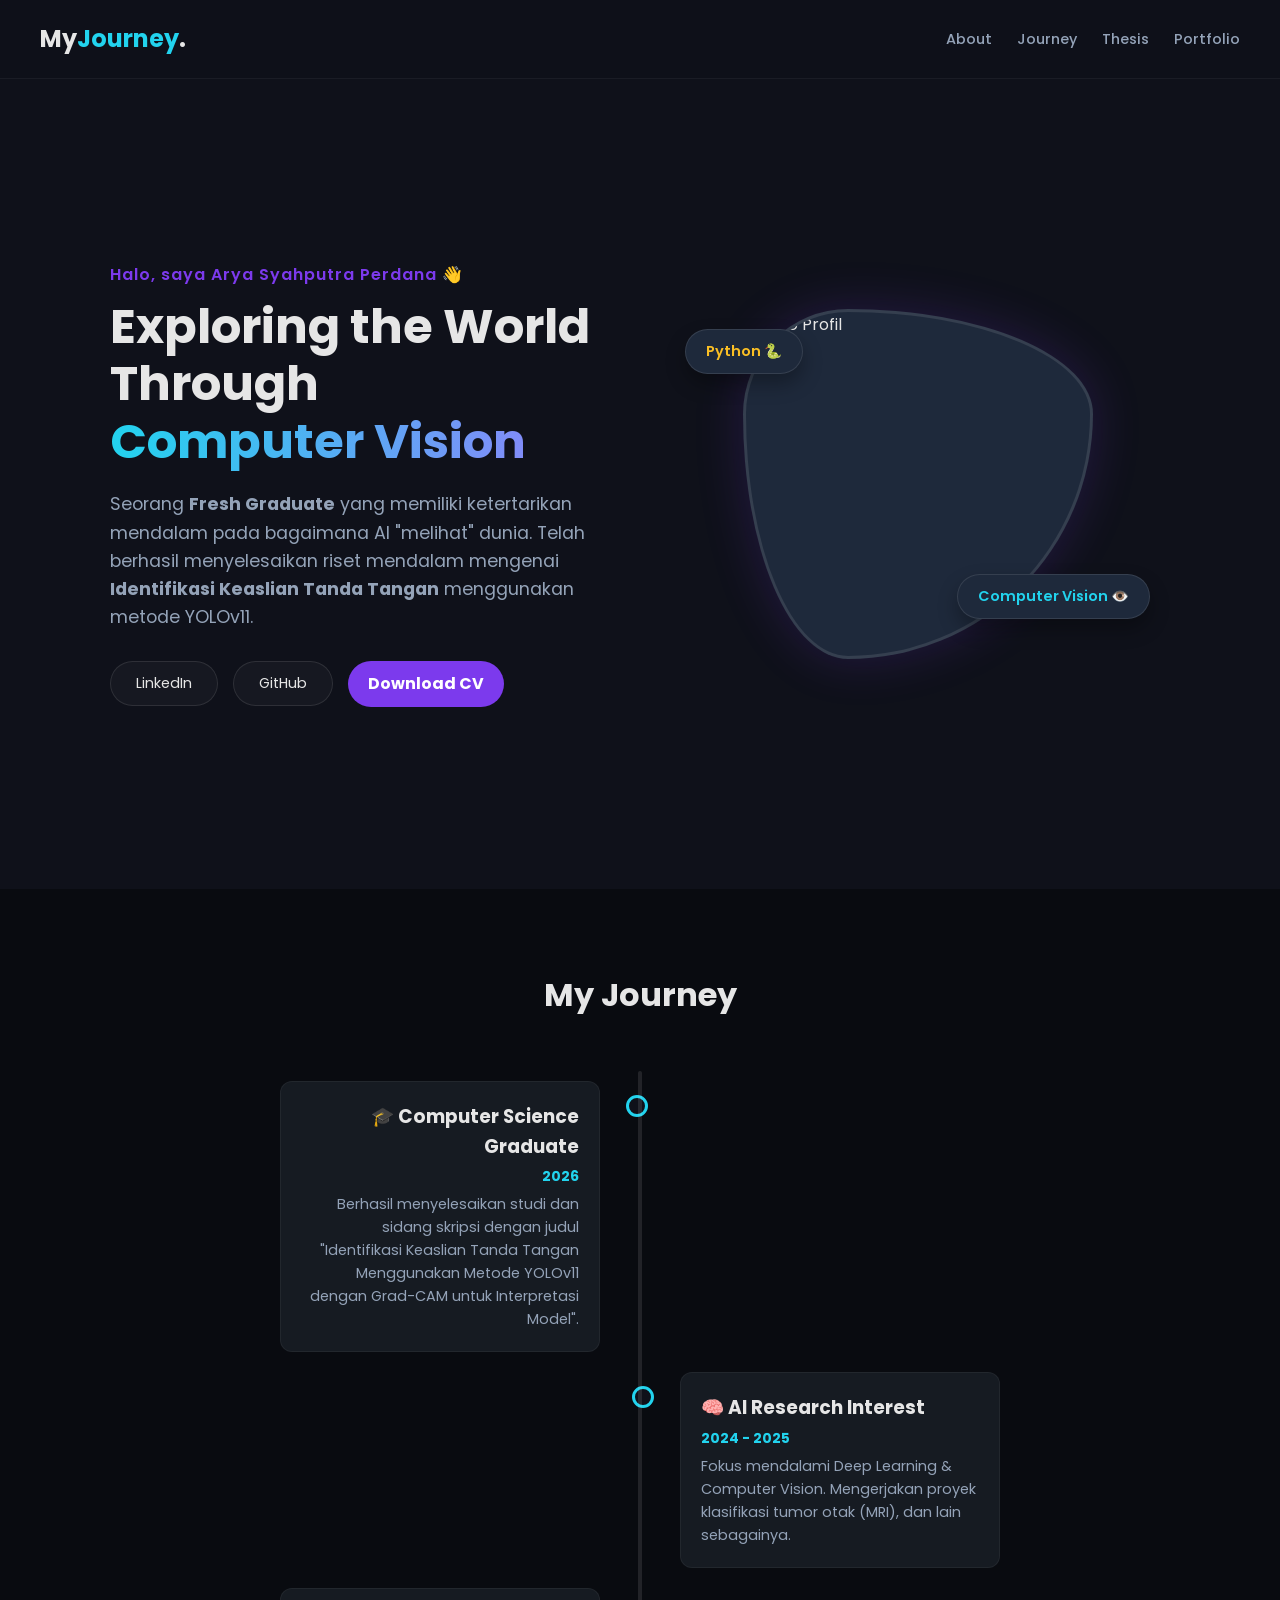
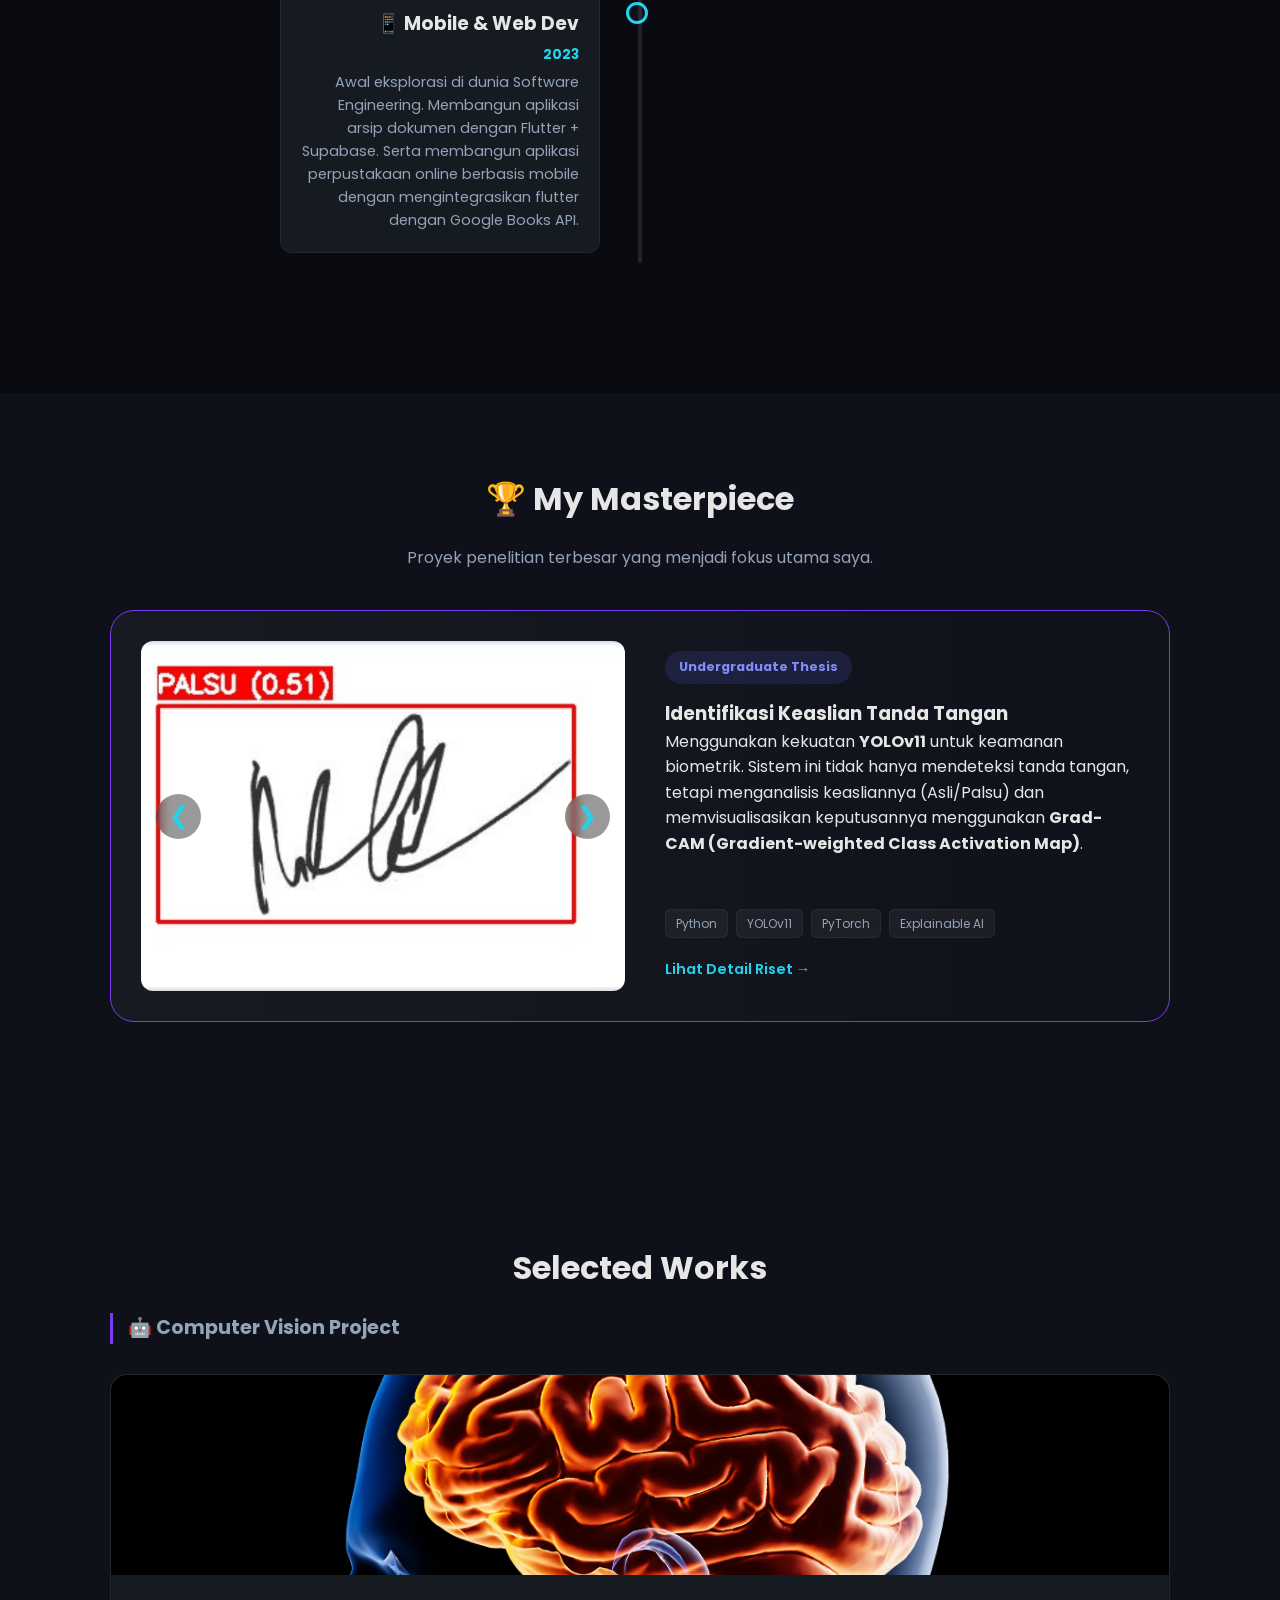
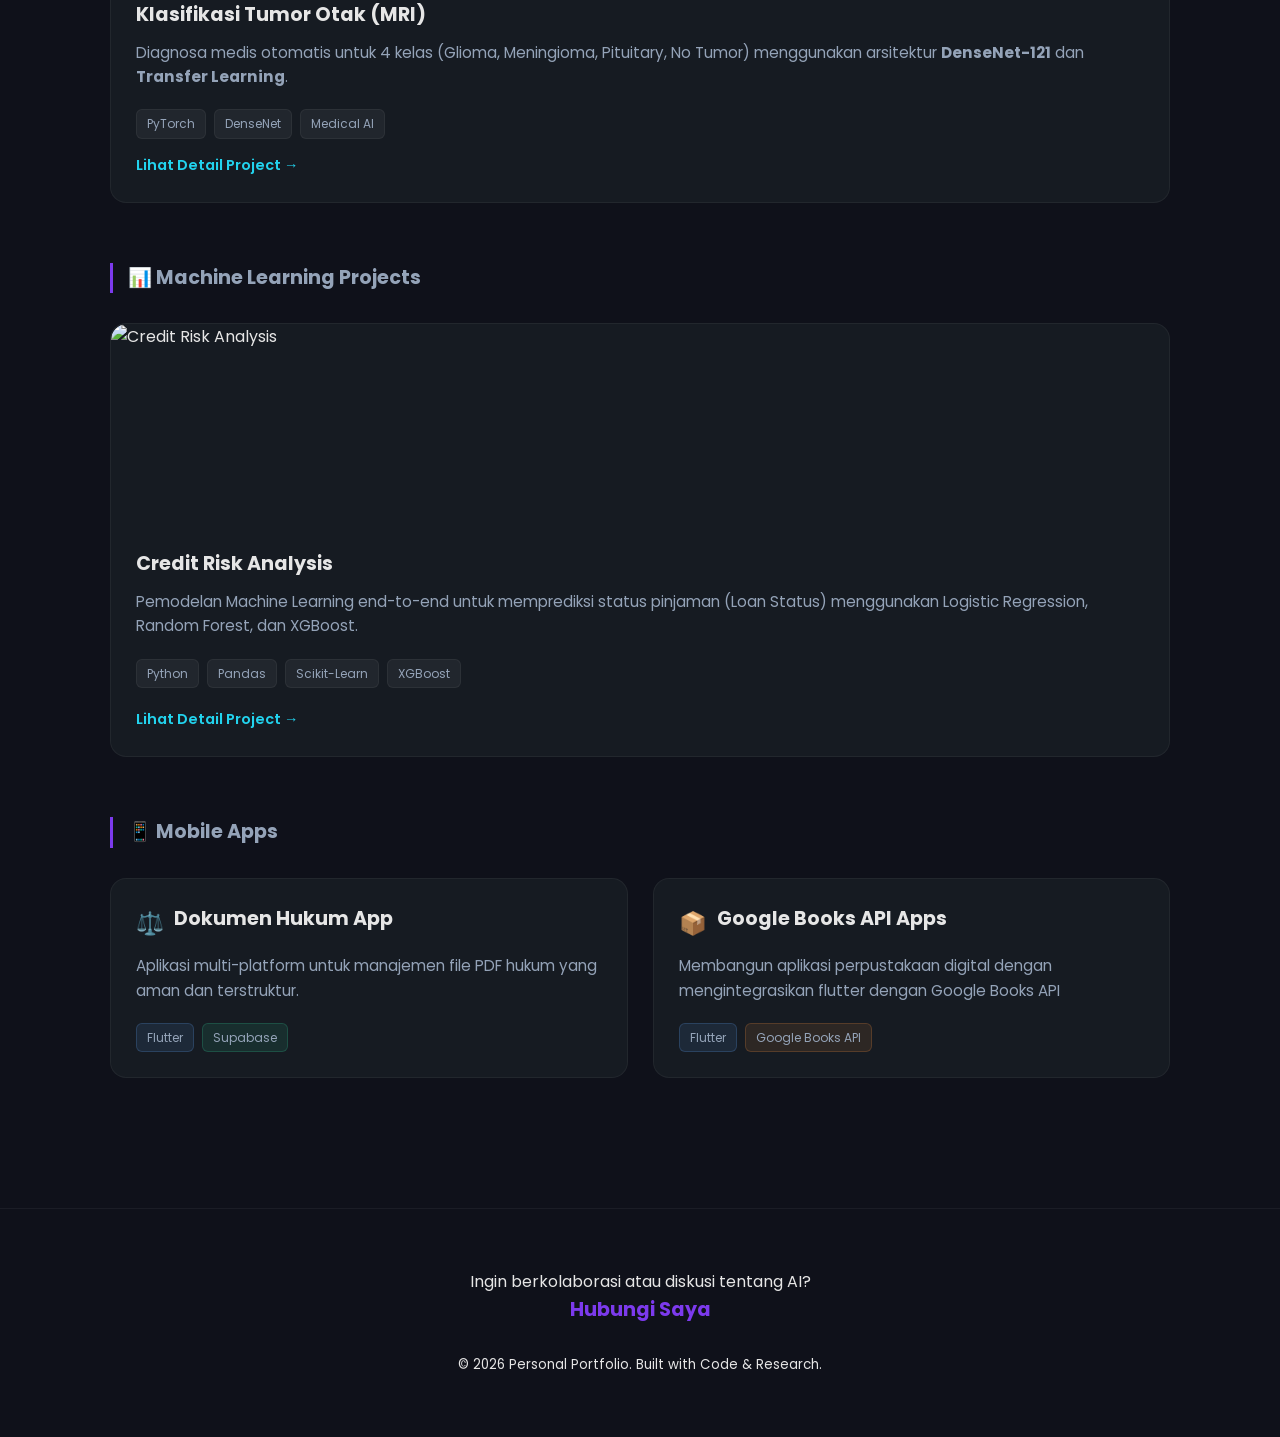
==== commit 678021b0: "Portofolio" ====
--- a/index.html
+++ b/index.html
@@ -33,7 +33,7 @@
                 <div class="social-links">
                     <a href="https://linkedin.com/in/arya-syahputra-630b89296" target="_blank" rel="noopener noreferrer" class="social-btn">LinkedIn</a>
                     <a href="https://github.com/AryaSyahputraPerdana" target="_blank" rel="noopener noreferrer" class="social-btn">GitHub</a>
-                    <a href="./assets/CV_Arya_Syahputra_Perdana.pdf" download="CV_Arya_Syahputra_Perdana.pdf" class="btn-primary" style="padding: 10px 20px; border-radius: 50px; text-decoration: none;">Download CV</a>
+                    <a href="CV_Arya_Syahputra_Perdana.pdf" download="CV_Arya_Syahputra_Perdana.pdf" class="btn-primary" style="padding: 10px 20px; border-radius: 50px; text-decoration: none;">Download CV</a>
                 </div>
             </div>
 
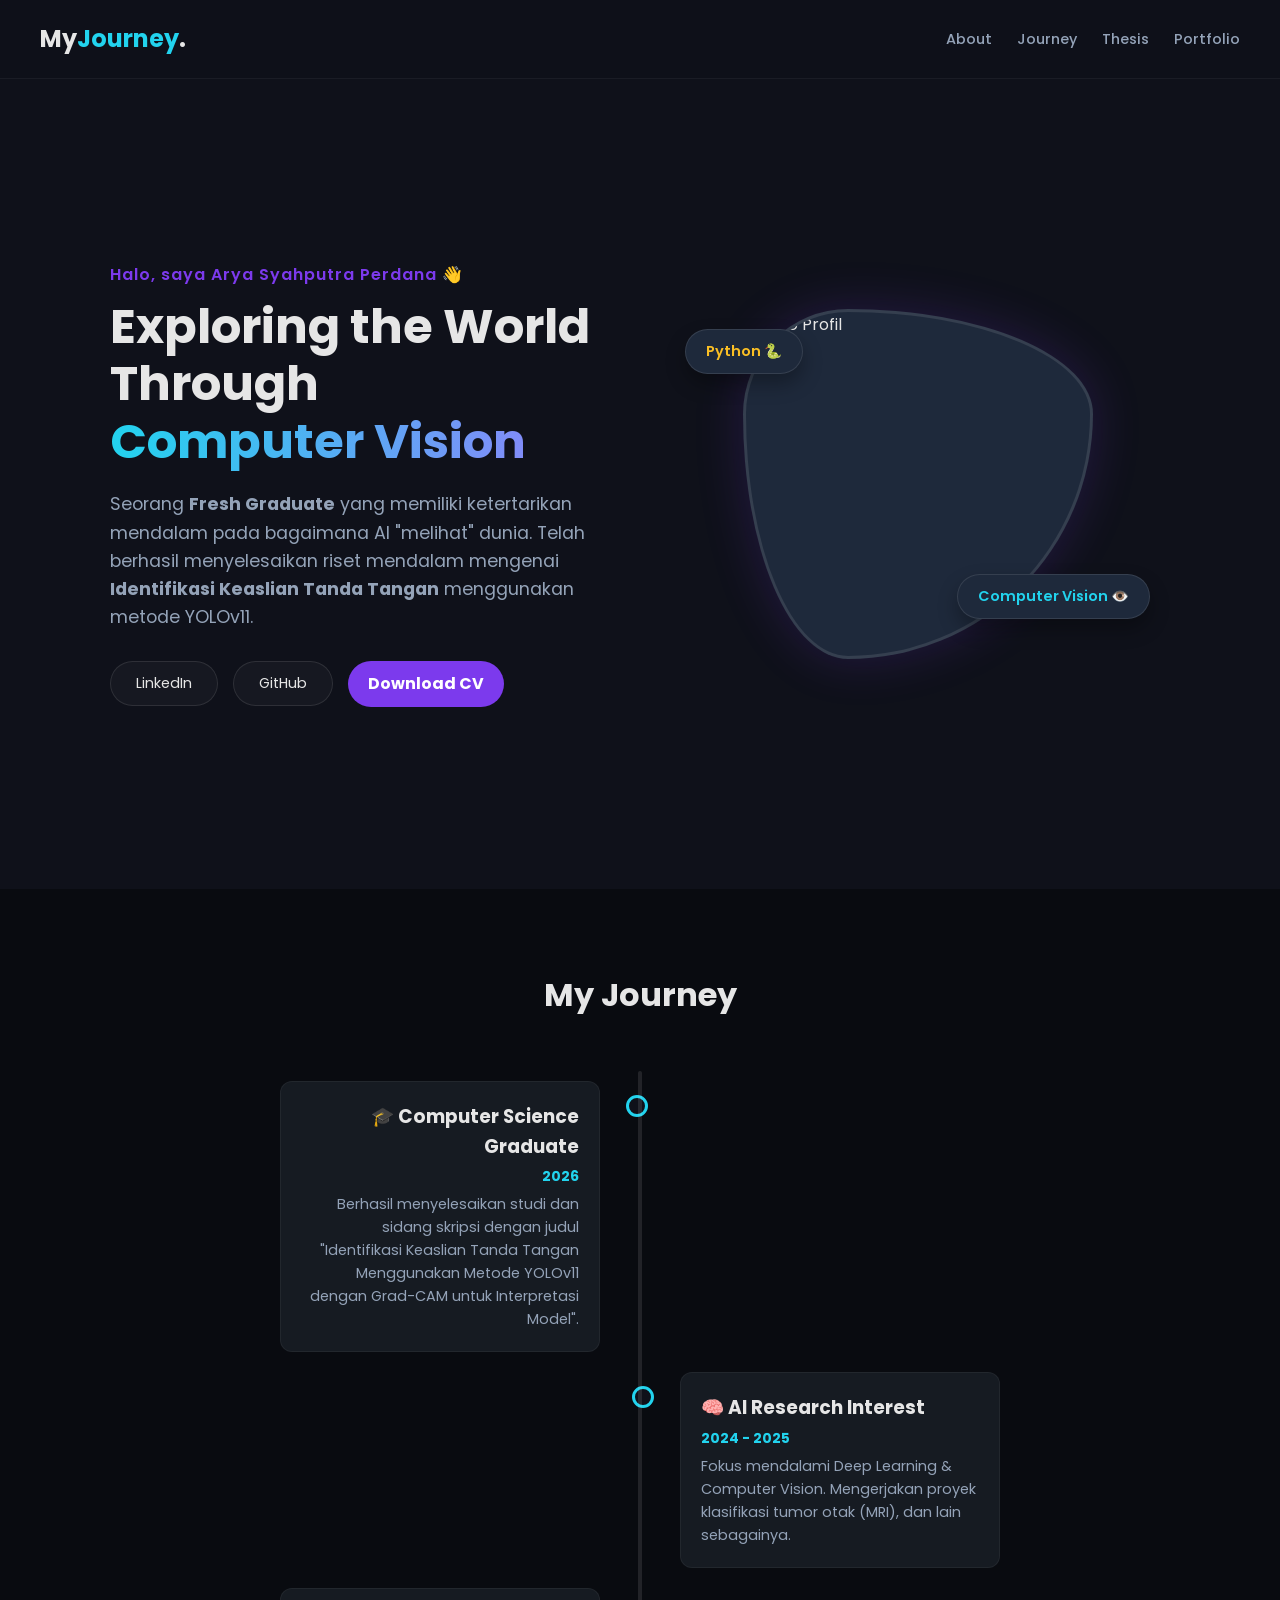
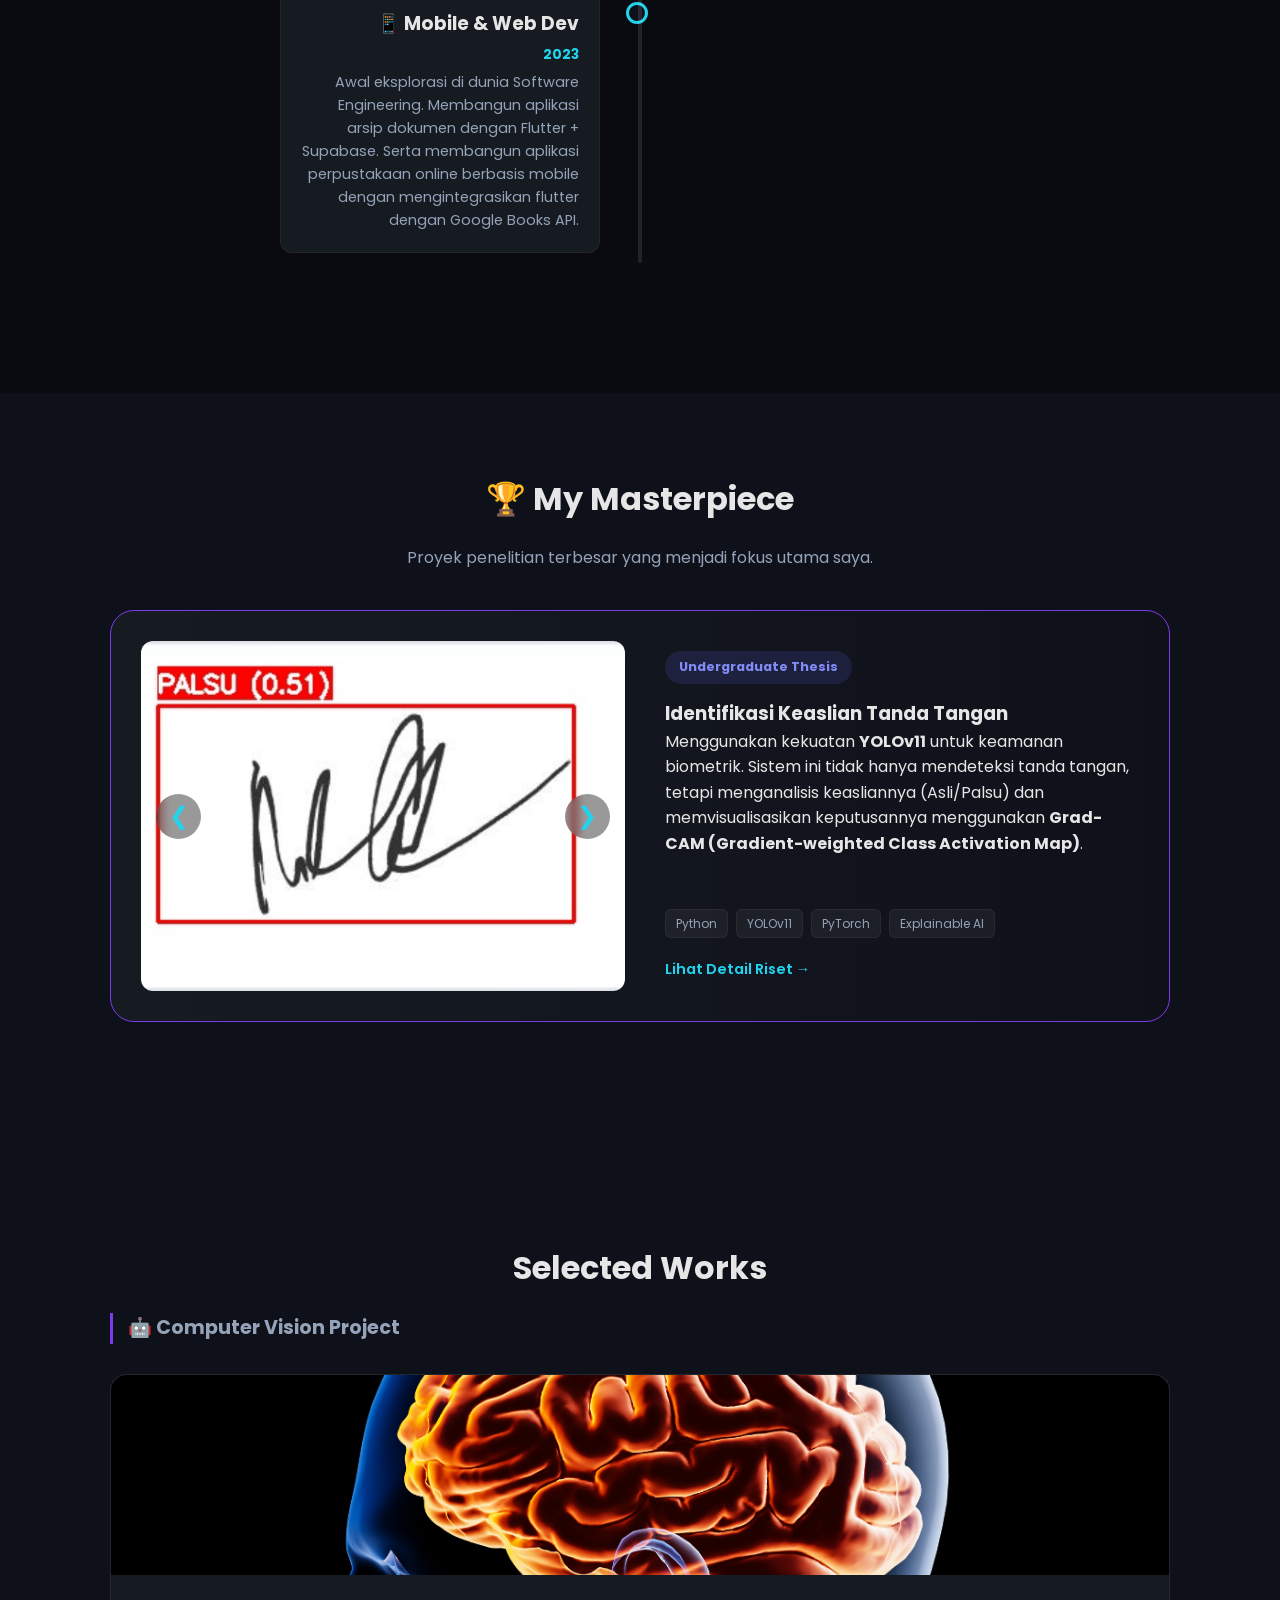
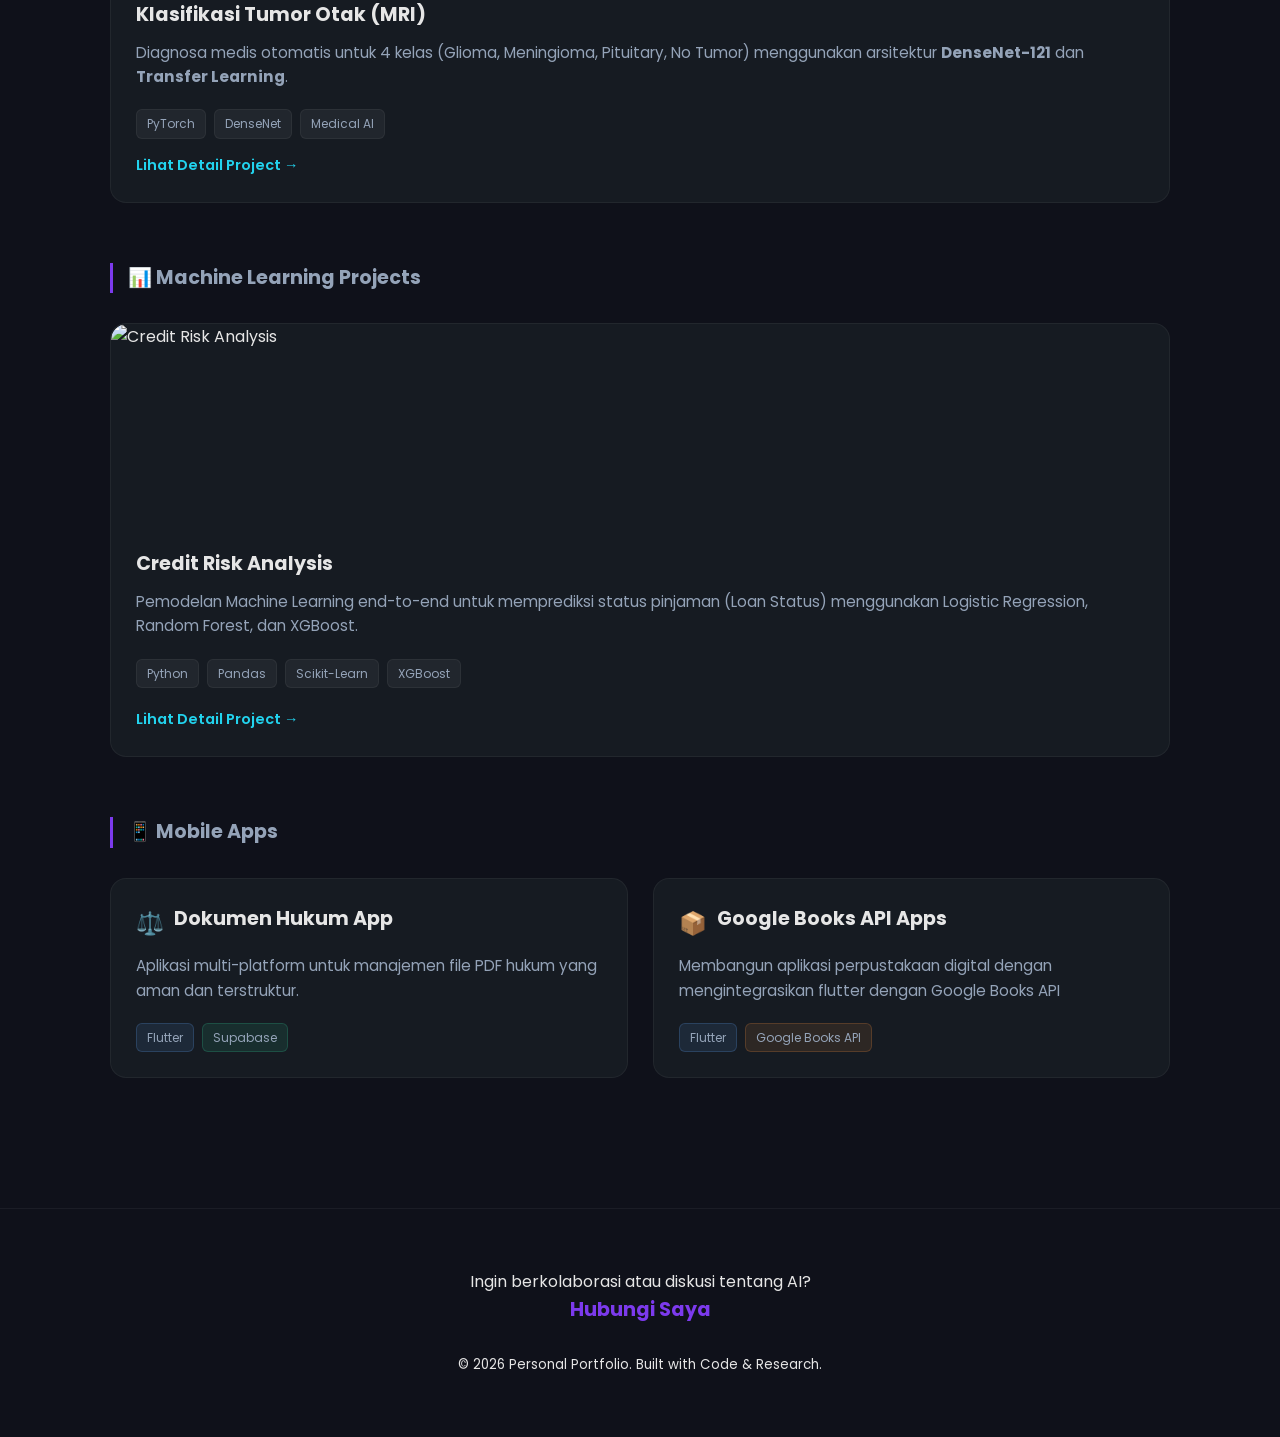
==== commit 2353e3f6: "Update index.html" ====
--- a/index.html
+++ b/index.html
@@ -33,7 +33,7 @@
                 <div class="social-links">
                     <a href="https://linkedin.com/in/arya-syahputra-630b89296" target="_blank" rel="noopener noreferrer" class="social-btn">LinkedIn</a>
                     <a href="https://github.com/AryaSyahputraPerdana" target="_blank" rel="noopener noreferrer" class="social-btn">GitHub</a>
-                    <a href="CV_Arya_Syahputra_Perdana.pdf" download="CV_Arya_Syahputra_Perdana.pdf" class="btn-primary" style="padding: 10px 20px; border-radius: 50px; text-decoration: none;">Download CV</a>
+                    <a href="./CV_Arya_Syahputra_Perdana.pdf" download="CV_Arya_Syahputra_Perdana.pdf" class="btn-primary" style="padding: 10px 20px; border-radius: 50px; text-decoration: none;">Download CV</a>
                 </div>
             </div>
 
@@ -183,4 +183,4 @@
 
     <script src="script.js"></script>
 </body>
-</html>+</html>
